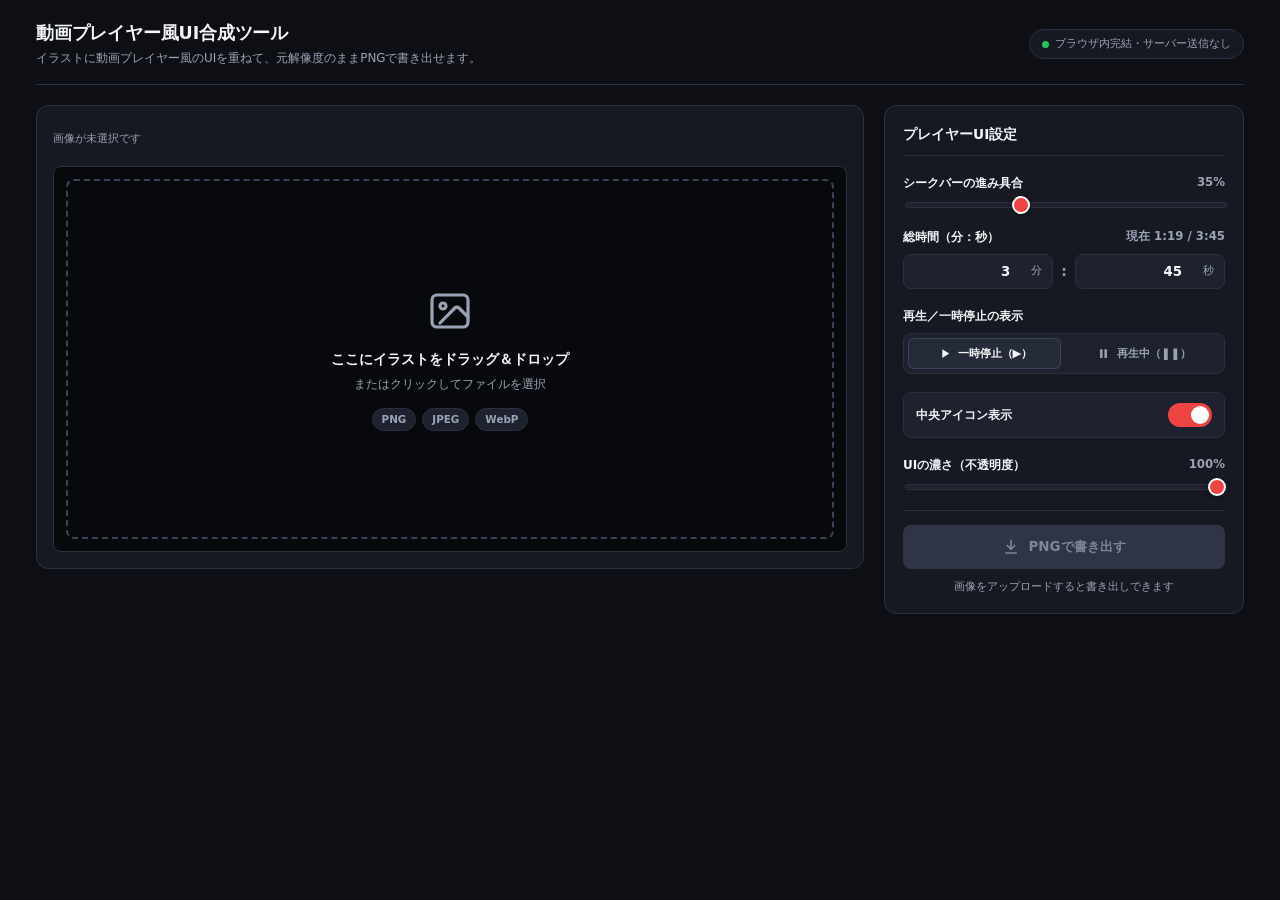
==== index.html @ 726d84ca "Add player overlay tool and index.html" ====
<!DOCTYPE html>
<html lang="ja">
<head>
  <meta charset="UTF-8" />
  <meta name="viewport" content="width=device-width, initial-scale=1.0" />
  <title>動画プレイヤー風UI合成ツール | ブラウザ完結PNG書き出し</title>
  <meta name="description" content="イラストにYouTube風の動画プレイヤーUIを重ねて、元画像解像度のままPNGで書き出せるブラウザ完結型Webツール。" />
  <style>
    *, *::before, *::after {
      box-sizing: border-box;
    }

    [hidden] {
      display: none !important;
    }

    :root {
      color-scheme: dark;
      --bg: #0d0f14;
      --surface: #161922;
      --surface-2: #1e222e;
      --surface-hover: #262b3a;
      --border: #2a3040;
      --border-strong: #3a4258;
      --text: #f3f5f8;
      --text-muted: #9aa3b5;
      --accent: #ef4444;
      --accent-hover: #dc2626;
      --accent-soft: rgba(239, 68, 68, 0.14);
      --ok: #22c55e;
      --radius: 12px;
      --radius-sm: 8px;
    }

    html, body {
      margin: 0;
      padding: 0;
      min-height: 100%;
      background-color: var(--bg);
      color: var(--text);
      font-family: system-ui, -apple-system, BlinkMacSystemFont, "Segoe UI", Roboto, "Hiragino Kaku Gothic ProN", "Hiragino Sans", "Noto Sans JP", "Yu Gothic UI", Meiryo, sans-serif;
      font-size: 14px;
      line-height: 1.5;
      -webkit-font-smoothing: antialiased;
    }

    .app-shell {
      max-width: 1240px;
      margin: 0 auto;
      padding: 20px 16px 36px;
    }

    /* Header */
    .app-header {
      display: flex;
      flex-wrap: wrap;
      align-items: center;
      justify-content: space-between;
      gap: 12px;
      margin-bottom: 20px;
      padding-bottom: 16px;
      border-bottom: 1px solid var(--border);
    }

    .title-group h1 {
      margin: 0;
      font-size: 1.25rem;
      font-weight: 700;
      letter-spacing: -0.01em;
      color: var(--text);
    }

    .title-group p {
      margin: 4px 0 0;
      font-size: 0.85rem;
      color: var(--text-muted);
    }

    .privacy-badge {
      display: inline-flex;
      align-items: center;
      gap: 6px;
      padding: 6px 12px;
      border-radius: 999px;
      background: var(--surface);
      border: 1px solid var(--border);
      font-size: 0.78rem;
      color: var(--text-muted);
      white-space: nowrap;
    }

    .privacy-dot {
      width: 7px;
      height: 7px;
      border-radius: 50%;
      background: var(--ok);
      flex-shrink: 0;
    }

    /* Main Grid */
    .workspace {
      display: grid;
      grid-template-columns: minmax(0, 1fr) 360px;
      gap: 20px;
      align-items: start;
    }

    @media (max-width: 920px) {
      .workspace {
        grid-template-columns: 1fr;
      }
    }

    /* Preview Panel */
    .preview-card {
      background: var(--surface);
      border: 1px solid var(--border);
      border-radius: var(--radius);
      padding: 16px;
      display: flex;
      flex-direction: column;
      gap: 12px;
    }

    .preview-toolbar {
      display: flex;
      flex-wrap: wrap;
      align-items: center;
      justify-content: space-between;
      gap: 10px;
      min-height: 32px;
    }

    .file-meta {
      display: flex;
      align-items: center;
      gap: 8px;
      font-size: 0.82rem;
      color: var(--text-muted);
      min-width: 0;
    }

    .file-name {
      color: var(--text);
      font-weight: 600;
      overflow: hidden;
      text-overflow: ellipsis;
      white-space: nowrap;
      max-width: 240px;
    }

    .file-dim {
      font-variant-numeric: tabular-nums;
      padding: 2px 8px;
      border-radius: 999px;
      background: var(--surface-2);
      border: 1px solid var(--border);
      font-size: 0.76rem;
      white-space: nowrap;
    }

    .toolbar-actions {
      display: flex;
      align-items: center;
      gap: 8px;
    }

    .btn-secondary {
      appearance: none;
      border: 1px solid var(--border-strong);
      background: var(--surface-2);
      color: var(--text);
      font-family: inherit;
      font-size: 0.8rem;
      font-weight: 600;
      padding: 6px 12px;
      border-radius: var(--radius-sm);
      cursor: pointer;
      transition: background 0.15s, border-color 0.15s;
    }

    .btn-secondary:hover {
      background: var(--surface-hover);
      border-color: #4b5572;
    }

    .btn-secondary:disabled {
      opacity: 0.45;
      cursor: not-allowed;
    }

    /* Dropzone & Stage */
    .stage-container {
      position: relative;
      width: 100%;
      min-height: 320px;
      border-radius: var(--radius-sm);
      background: #08090c;
      border: 1px solid var(--border);
      display: flex;
      align-items: center;
      justify-content: center;
      overflow: hidden;
      transition: border-color 0.15s, background-color 0.15s;
    }

    .stage-container.has-image {
      min-height: 0;
    }

    .stage-container.is-dragover {
      border-color: var(--accent);
      background: #141016;
    }

    .stage-container.is-dragover::after {
      content: "ここにドロップして画像を読み込む";
      position: absolute;
      inset: 8px;
      border: 2px dashed var(--accent);
      border-radius: var(--radius-sm);
      background: rgba(13, 15, 20, 0.78);
      color: var(--text);
      font-weight: 700;
      font-size: 1rem;
      display: flex;
      align-items: center;
      justify-content: center;
      z-index: 20;
      pointer-events: none;
    }

    .dropzone-empty {
      width: 100%;
      min-height: 360px;
      padding: 36px 20px;
      display: flex;
      flex-direction: column;
      align-items: center;
      justify-content: center;
      text-align: center;
      cursor: pointer;
      border: 2px dashed var(--border-strong);
      border-radius: var(--radius-sm);
      margin: 12px;
      transition: border-color 0.15s, background 0.15s;
    }

    .dropzone-empty:hover,
    .dropzone-empty:focus-visible {
      border-color: var(--accent);
      background: rgba(255, 255, 255, 0.02);
      outline: none;
    }

    .dropzone-icon {
      width: 48px;
      height: 48px;
      color: var(--text-muted);
      margin-bottom: 14px;
    }

    .dropzone-title {
      font-size: 1rem;
      font-weight: 700;
      color: var(--text);
      margin: 0 0 6px;
    }

    .dropzone-sub {
      font-size: 0.84rem;
      color: var(--text-muted);
      margin: 0 0 14px;
    }

    .format-pills {
      display: inline-flex;
      gap: 6px;
      flex-wrap: wrap;
      justify-content: center;
    }

    .format-pill {
      font-size: 0.74rem;
      font-weight: 600;
      padding: 3px 9px;
      border-radius: 999px;
      background: var(--surface-2);
      border: 1px solid var(--border);
      color: var(--text-muted);
    }

    /* Preview Canvas Frame */
    .preview-frame {
      position: relative;
      display: inline-block;
      line-height: 0;
      max-width: 100%;
      user-select: none;
      -webkit-user-select: none;
    }

    .preview-frame[hidden] {
      display: none;
    }

    #previewImg {
      display: block;
      max-width: 100%;
      max-height: 68vh;
      width: auto;
      height: auto;
      pointer-events: none;
    }

    /* YouTube-style Player Overlay (scales dynamically via JS inline styles) */
    .player-overlay {
      position: absolute;
      inset: 0;
      pointer-events: auto;
      font-family: "Roboto", system-ui, -apple-system, "Segoe UI", "Noto Sans JP", sans-serif;
      color: #ffffff;
    }

    .overlay-gradient {
      position: absolute;
      left: 0;
      right: 0;
      bottom: 0;
      background: linear-gradient(
        to bottom,
        rgba(0, 0, 0, 0) 0%,
        rgba(0, 0, 0, 0.38) 45%,
        rgba(0, 0, 0, 0.82) 100%
      );
      pointer-events: none;
    }

    .overlay-center-btn {
      position: absolute;
      left: 50%;
      top: 50%;
      transform: translate(-50%, -50%);
      border-radius: 50%;
      background: rgba(0, 0, 0, 0.58);
      border: none;
      padding: 0;
      margin: 0;
      color: #ffffff;
      display: flex;
      align-items: center;
      justify-content: center;
      cursor: pointer;
    }

    .overlay-center-btn[hidden] {
      display: none;
    }

    .overlay-bottom {
      position: absolute;
      left: 0;
      right: 0;
      bottom: 0;
      display: flex;
      flex-direction: column;
    }

    .overlay-seekbar {
      position: relative;
      width: 100%;
      background: rgba(255, 255, 255, 0.3);
      cursor: pointer;
      touch-action: none;
    }

    .overlay-seekbar-hit {
      position: absolute;
      left: 0;
      right: 0;
      top: -10px;
      bottom: -10px;
    }

    .overlay-seekbar-progress {
      position: absolute;
      left: 0;
      top: 0;
      bottom: 0;
      background: #ff0000;
      pointer-events: none;
    }

    .overlay-seekbar-thumb {
      position: absolute;
      top: 50%;
      border-radius: 50%;
      background: #ff0000;
      transform: translate(-50%, -50%);
      pointer-events: none;
    }

    .overlay-controls-row {
      display: flex;
      align-items: center;
      justify-content: space-between;
      width: 100%;
    }

    .overlay-left {
      display: flex;
      align-items: center;
      min-width: 0;
    }

    .overlay-right {
      display: flex;
      align-items: center;
    }

    .overlay-icon-btn {
      background: none;
      border: none;
      padding: 0;
      margin: 0;
      color: #ffffff;
      display: inline-flex;
      align-items: center;
      justify-content: center;
      cursor: pointer;
      flex-shrink: 0;
    }

    .overlay-icon-static {
      display: inline-flex;
      align-items: center;
      justify-content: center;
      color: #ffffff;
      flex-shrink: 0;
    }

    .overlay-time {
      color: rgba(255, 255, 255, 0.96);
      font-weight: 500;
      font-variant-numeric: tabular-nums;
      line-height: 1;
      white-space: nowrap;
      letter-spacing: 0.01em;
    }

    .preview-hint {
      font-size: 0.78rem;
      color: var(--text-muted);
      margin: 0;
    }

    /* Controls Panel */
    .controls-card {
      background: var(--surface);
      border: 1px solid var(--border);
      border-radius: var(--radius);
      padding: 18px;
      display: flex;
      flex-direction: column;
      gap: 18px;
    }

    .controls-title {
      margin: 0;
      font-size: 0.98rem;
      font-weight: 700;
      padding-bottom: 10px;
      border-bottom: 1px solid var(--border);
    }

    .control-group {
      display: flex;
      flex-direction: column;
      gap: 8px;
    }

    .control-header {
      display: flex;
      align-items: center;
      justify-content: space-between;
      gap: 8px;
    }

    .control-label {
      font-size: 0.86rem;
      font-weight: 600;
      color: var(--text);
    }

    .control-value {
      font-size: 0.84rem;
      font-weight: 600;
      font-variant-numeric: tabular-nums;
      color: var(--text-muted);
    }

    /* Range Slider */
    input[type="range"] {
      -webkit-appearance: none;
      appearance: none;
      width: 100%;
      height: 6px;
      border-radius: 999px;
      background: var(--surface-2);
      border: 1px solid var(--border);
      outline: none;
      cursor: pointer;
    }

    input[type="range"]::-webkit-slider-thumb {
      -webkit-appearance: none;
      appearance: none;
      width: 18px;
      height: 18px;
      border-radius: 50%;
      background: var(--accent);
      border: 2px solid #ffffff;
      cursor: pointer;
      box-shadow: 0 1px 4px rgba(0, 0, 0, 0.45);
      transition: transform 0.1s;
    }

    input[type="range"]::-webkit-slider-thumb:hover {
      transform: scale(1.1);
    }

    input[type="range"]::-moz-range-thumb {
      width: 18px;
      height: 18px;
      border-radius: 50%;
      background: var(--accent);
      border: 2px solid #ffffff;
      cursor: pointer;
      box-shadow: 0 1px 4px rgba(0, 0, 0, 0.45);
    }

    /* Time Inputs */
    .time-inputs-row {
      display: flex;
      align-items: center;
      gap: 8px;
    }

    .time-field {
      flex: 1;
      display: flex;
      align-items: center;
      background: var(--surface-2);
      border: 1px solid var(--border);
      border-radius: var(--radius-sm);
      padding: 0 10px;
      transition: border-color 0.15s;
    }

    .time-field:focus-within {
      border-color: var(--accent);
    }

    .time-field input {
      width: 100%;
      background: transparent;
      border: none;
      color: var(--text);
      font-family: inherit;
      font-size: 0.95rem;
      font-weight: 600;
      font-variant-numeric: tabular-nums;
      padding: 9px 4px 9px 0;
      outline: none;
      text-align: right;
    }

    .time-field span {
      font-size: 0.8rem;
      color: var(--text-muted);
      flex-shrink: 0;
      margin-left: 2px;
    }

    .time-colon {
      font-weight: 700;
      color: var(--text-muted);
    }

    /* Segmented Control */
    .segmented {
      display: grid;
      grid-template-columns: 1fr 1fr;
      gap: 6px;
      background: var(--surface-2);
      padding: 4px;
      border-radius: var(--radius-sm);
      border: 1px solid var(--border);
    }

    .seg-btn {
      appearance: none;
      border: none;
      background: transparent;
      color: var(--text-muted);
      font-family: inherit;
      font-size: 0.82rem;
      font-weight: 600;
      padding: 8px 10px;
      border-radius: 6px;
      cursor: pointer;
      display: inline-flex;
      align-items: center;
      justify-content: center;
      gap: 6px;
      transition: background 0.15s, color 0.15s;
    }

    .seg-btn svg {
      width: 15px;
      height: 15px;
      flex-shrink: 0;
    }

    .seg-btn.is-active {
      background: var(--surface-hover);
      color: var(--text);
      box-shadow: inset 0 0 0 1px var(--border-strong);
    }

    /* Toggle Row */
    .toggle-row {
      display: flex;
      align-items: center;
      justify-content: space-between;
      gap: 12px;
      padding: 10px 12px;
      background: var(--surface-2);
      border: 1px solid var(--border);
      border-radius: var(--radius-sm);
      cursor: pointer;
    }

    .toggle-row span {
      font-size: 0.86rem;
      font-weight: 600;
    }

    .switch {
      position: relative;
      width: 44px;
      height: 24px;
      flex-shrink: 0;
    }

    .switch input {
      opacity: 0;
      width: 0;
      height: 0;
      position: absolute;
    }

    .switch-track {
      position: absolute;
      inset: 0;
      border-radius: 999px;
      background: #353c4f;
      transition: background 0.18s;
    }

    .switch-track::after {
      content: "";
      position: absolute;
      left: 3px;
      top: 3px;
      width: 18px;
      height: 18px;
      border-radius: 50%;
      background: #ffffff;
      transition: transform 0.18s;
    }

    .switch input:checked + .switch-track {
      background: var(--accent);
    }

    .switch input:checked + .switch-track::after {
      transform: translateX(20px);
    }

    .switch input:focus-visible + .switch-track {
      box-shadow: 0 0 0 2px #ffffff;
    }

    /* Export Section */
    .export-box {
      padding-top: 14px;
      border-top: 1px solid var(--border);
      display: flex;
      flex-direction: column;
      gap: 10px;
    }

    .btn-primary {
      appearance: none;
      width: 100%;
      border: none;
      border-radius: var(--radius-sm);
      background: var(--accent);
      color: #ffffff;
      font-family: inherit;
      font-size: 0.96rem;
      font-weight: 700;
      padding: 13px 16px;
      cursor: pointer;
      display: inline-flex;
      align-items: center;
      justify-content: center;
      gap: 8px;
      transition: background 0.15s, transform 0.1s;
    }

    .btn-primary:hover:not(:disabled) {
      background: var(--accent-hover);
    }

    .btn-primary:active:not(:disabled) {
      transform: scale(0.99);
    }

    .btn-primary:disabled {
      background: #2f3545;
      color: #7d8699;
      cursor: not-allowed;
    }

    .export-meta {
      margin: 0;
      font-size: 0.78rem;
      color: var(--text-muted);
      text-align: center;
      font-variant-numeric: tabular-nums;
    }

    .status-msg {
      margin: 0;
      padding: 8px 10px;
      border-radius: var(--radius-sm);
      font-size: 0.8rem;
      text-align: center;
    }

    .status-msg[hidden] {
      display: none;
    }

    .status-msg.is-error {
      background: rgba(239, 68, 68, 0.14);
      border: 1px solid rgba(239, 68, 68, 0.4);
      color: #fca5a5;
    }

    .status-msg.is-success {
      background: rgba(34, 197, 94, 0.14);
      border: 1px solid rgba(34, 197, 94, 0.4);
      color: #86efac;
    }

    /* Mobile tweaks */
    @media (max-width: 600px) {
      .app-shell {
        padding: 14px 12px 28px;
      }
      .preview-card, .controls-card {
        padding: 14px;
      }
      .dropzone-empty {
        min-height: 240px;
        padding: 24px 14px;
      }
      .stage-container {
        min-height: 240px;
      }
      #previewImg {
        max-height: 55vh;
      }
    }
  </style>
</head>
<body>
  <div class="app-shell">
    <header class="app-header">
      <div class="title-group">
        <h1>動画プレイヤー風UI合成ツール</h1>
        <p>イラストに動画プレイヤー風のUIを重ねて、元解像度のままPNGで書き出せます。</p>
      </div>
      <div class="privacy-badge" title="アップロードした画像はサーバーに送信されません">
        <span class="privacy-dot" aria-hidden="true"></span>
        ブラウザ内完結・サーバー送信なし
      </div>
    </header>

    <main class="workspace">
      <!-- Preview / Upload Area -->
      <section class="preview-card" aria-label="プレビュー領域">
        <div class="preview-toolbar">
          <div class="file-meta" id="fileMeta">
            <span id="fileNameLabel">画像が未選択です</span>
            <span class="file-dim" id="fileDimLabel" hidden>0 × 0 px</span>
          </div>
          <div class="toolbar-actions">
            <button type="button" class="btn-secondary" id="changeImgBtn" hidden>画像を変更</button>
            <button type="button" class="btn-secondary" id="clearImgBtn" hidden>クリア</button>
          </div>
        </div>

        <input type="file" id="fileInput" accept="image/png,image/jpeg,image/webp,.png,.jpg,.jpeg,.webp" hidden />

        <div class="stage-container" id="stageContainer">
          <!-- Empty Upload Dropzone -->
          <div class="dropzone-empty" id="dropzone" role="button" tabindex="0" aria-label="画像をアップロード">
            <svg class="dropzone-icon" viewBox="0 0 24 24" fill="none" stroke="currentColor" stroke-width="1.6" stroke-linecap="round" stroke-linejoin="round" aria-hidden="true">
              <rect x="3" y="4" width="18" height="16" rx="2.5"></rect>
              <circle cx="8.5" cy="9.5" r="1.5"></circle>
              <path d="M21 15l-4.5-4.5a1.5 1.5 0 0 0-2.1 0L7 18"></path>
            </svg>
            <p class="dropzone-title">ここにイラストをドラッグ＆ドロップ</p>
            <p class="dropzone-sub">またはクリックしてファイルを選択</p>
            <div class="format-pills">
              <span class="format-pill">PNG</span>
              <span class="format-pill">JPEG</span>
              <span class="format-pill">WebP</span>
            </div>
          </div>

          <!-- Active Preview with Overlay -->
          <div class="preview-frame" id="previewFrame" hidden>
            <img id="previewImg" alt="アップロードされたイラストのプレビュー" />

            <div class="player-overlay" id="playerOverlay">
              <div class="overlay-gradient" id="overlayGradient"></div>

              <!-- Center Play/Pause Icon -->
              <button type="button" class="overlay-center-btn" id="overlayCenterBtn" aria-label="再生・一時停止を切り替え">
                <svg id="overlayCenterSvg" viewBox="0 0 24 24" aria-hidden="true"></svg>
              </button>

              <!-- Bottom Controls -->
              <div class="overlay-bottom" id="overlayBottom">
                <div class="overlay-seekbar" id="overlaySeekbar" role="slider" aria-label="再生位置" aria-valuemin="0" aria-valuemax="100" aria-valuenow="35">
                  <div class="overlay-seekbar-hit"></div>
                  <div class="overlay-seekbar-progress" id="overlaySeekProgress"></div>
                  <div class="overlay-seekbar-thumb" id="overlaySeekThumb"></div>
                </div>

                <div class="overlay-controls-row" id="overlayControlsRow">
                  <div class="overlay-left">
                    <button type="button" class="overlay-icon-btn" id="overlayPlayBtn" aria-label="再生・一時停止を切り替え">
                      <svg id="overlayPlaySvg" viewBox="0 0 24 24" aria-hidden="true"></svg>
                    </button>

                    <span class="overlay-icon-static" id="overlayVolumeWrap" aria-hidden="true">
                      <svg id="overlayVolumeSvg" viewBox="0 0 24 24"></svg>
                    </span>

                    <span class="overlay-time" id="overlayTimeText">1:19 / 3:45</span>
                  </div>

                  <div class="overlay-right">
                    <span class="overlay-icon-static" id="overlayFullscreenWrap" aria-hidden="true">
                      <svg id="overlayFullscreenSvg" viewBox="0 0 24 24"></svg>
                    </span>
                  </div>
                </div>
              </div>
            </div>
          </div>
        </div>

        <p class="preview-hint" id="previewHint" hidden>
          プレビュー上のシークバーや再生アイコンを直接クリック・ドラッグしても調整できます。画像のドラッグ＆ドロップで差し替え可能です。
        </p>
      </section>

      <!-- Controls Panel -->
      <aside class="controls-card" aria-label="調整パネル">
        <h2 class="controls-title">プレイヤーUI設定</h2>

        <!-- Seek Progress -->
        <div class="control-group">
          <div class="control-header">
            <label class="control-label" for="progressSlider">シークバーの進み具合</label>
            <span class="control-value" id="progressValue">35%</span>
          </div>
          <input type="range" id="progressSlider" min="0" max="100" step="0.5" value="35" />
        </div>

        <!-- Total Duration -->
        <div class="control-group">
          <div class="control-header">
            <span class="control-label">総時間（分：秒）</span>
            <span class="control-value" id="calculatedTimeValue">現在 1:19 / 3:45</span>
          </div>
          <div class="time-inputs-row">
            <label class="time-field">
              <input type="number" id="minutesInput" min="0" max="999" value="3" inputmode="numeric" aria-label="総時間の分" />
              <span>分</span>
            </label>
            <span class="time-colon">:</span>
            <label class="time-field">
              <input type="number" id="secondsInput" min="0" max="59" value="45" inputmode="numeric" aria-label="総時間の秒" />
              <span>秒</span>
            </label>
          </div>
        </div>

        <!-- Play / Pause State -->
        <div class="control-group">
          <span class="control-label">再生／一時停止の表示</span>
          <div class="segmented" role="group" aria-label="再生・一時停止状態の切り替え">
            <button type="button" class="seg-btn is-active" id="statePausedBtn" data-state="paused">
              <svg viewBox="0 0 24 24" aria-hidden="true">
                <path d="M8.5 5v14l11-7z" fill="currentColor"></path>
              </svg>
              一時停止（▶）
            </button>
            <button type="button" class="seg-btn" id="statePlayingBtn" data-state="playing">
              <svg viewBox="0 0 24 24" aria-hidden="true">
                <path d="M6.5 5h4v14h-4zm7 0h4v14h-4z" fill="currentColor"></path>
              </svg>
              再生中（❚❚）
            </button>
          </div>
        </div>

        <!-- Center Icon Toggle -->
        <label class="toggle-row" for="centerIconToggle">
          <span>中央アイコン表示</span>
          <span class="switch">
            <input type="checkbox" id="centerIconToggle" checked />
            <span class="switch-track"></span>
          </span>
        </label>

        <!-- UI Opacity -->
        <div class="control-group">
          <div class="control-header">
            <label class="control-label" for="opacitySlider">UIの濃さ（不透明度）</label>
            <span class="control-value" id="opacityValue">100%</span>
          </div>
          <input type="range" id="opacitySlider" min="0" max="100" step="1" value="100" />
        </div>

        <!-- Export -->
        <div class="export-box">
          <button type="button" class="btn-primary" id="exportBtn" disabled>
            <svg width="18" height="18" viewBox="0 0 24 24" fill="none" stroke="currentColor" stroke-width="2.2" stroke-linecap="round" stroke-linejoin="round" aria-hidden="true">
              <path d="M12 3v12"></path>
              <path d="M7 10l5 5 5-5"></path>
              <path d="M5 20h14"></path>
            </svg>
            PNGで書き出す
          </button>
          <p class="export-meta" id="exportMeta">画像をアップロードすると書き出しできます</p>
          <p class="status-msg" id="statusMsg" hidden></p>
        </div>
      </aside>
    </main>
  </div>

  <script>
    (function () {
      'use strict';

      // Custom SVG paths in 24x24 viewBox (shared identically between DOM SVG and Canvas Path2D)
      const ICONS = {
        play: {
          fills: ['M8.5 5v14l11-7z'],
          strokes: []
        },
        pause: {
          fills: ['M6.5 5h4v14h-4z', 'M13.5 5h4v14h-4z'],
          strokes: []
        },
        volume: {
          fills: ['M3.5 9.25v5.5h3.75L12 19.25V4.75L7.25 9.25H3.5z'],
          strokes: [
            { d: 'M15.2 8.8a4.5 4.5 0 0 1 0 6.4', width: 1.9, cap: 'round', join: 'round' },
            { d: 'M17.8 6.2a8.2 8.2 0 0 1 0 11.6', width: 1.9, cap: 'round', join: 'round' }
          ]
        },
        fullscreen: {
          fills: [
            'M4 9.5V4h5.5v2H6v3.5H4z',
            'M14.5 4H20v5.5h-2V6h-3.5V4z',
            'M18 14.5h2V20h-5.5v-2H18v-3.5z',
            'M4 14.5h2V18h3.5v2H4v-5.5z'
          ],
          strokes: []
        }
      };

      const ALLOWED_MIME = new Set(['image/png', 'image/jpeg', 'image/webp']);
      const ALLOWED_EXT_RE = /\.(png|jpe?g|webp)$/i;

      // App state
      const state = {
        image: null,
        objectUrl: null,
        fileName: '',
        naturalWidth: 0,
        naturalHeight: 0,
        progress: 35,
        minutes: 3,
        seconds: 45,
        isPlaying: false, // false => paused state (▶ icon), true => playing state (❚❚ icon)
        showCenterIcon: true,
        opacity: 100
      };

      // DOM elements
      const fileInput = document.getElementById('fileInput');
      const stageContainer = document.getElementById('stageContainer');
      const dropzone = document.getElementById('dropzone');
      const previewFrame = document.getElementById('previewFrame');
      const previewImg = document.getElementById('previewImg');
      const previewHint = document.getElementById('previewHint');

      const fileNameLabel = document.getElementById('fileNameLabel');
      const fileDimLabel = document.getElementById('fileDimLabel');
      const changeImgBtn = document.getElementById('changeImgBtn');
      const clearImgBtn = document.getElementById('clearImgBtn');

      const playerOverlay = document.getElementById('playerOverlay');
      const overlayGradient = document.getElementById('overlayGradient');
      const overlayCenterBtn = document.getElementById('overlayCenterBtn');
      const overlayCenterSvg = document.getElementById('overlayCenterSvg');
      const overlayBottom = document.getElementById('overlayBottom');
      const overlaySeekbar = document.getElementById('overlaySeekbar');
      const overlaySeekProgress = document.getElementById('overlaySeekProgress');
      const overlaySeekThumb = document.getElementById('overlaySeekThumb');
      const overlayControlsRow = document.getElementById('overlayControlsRow');
      const overlayPlayBtn = document.getElementById('overlayPlayBtn');
      const overlayPlaySvg = document.getElementById('overlayPlaySvg');
      const overlayVolumeWrap = document.getElementById('overlayVolumeWrap');
      const overlayVolumeSvg = document.getElementById('overlayVolumeSvg');
      const overlayTimeText = document.getElementById('overlayTimeText');
      const overlayFullscreenWrap = document.getElementById('overlayFullscreenWrap');
      const overlayFullscreenSvg = document.getElementById('overlayFullscreenSvg');

      const progressSlider = document.getElementById('progressSlider');
      const progressValue = document.getElementById('progressValue');
      const minutesInput = document.getElementById('minutesInput');
      const secondsInput = document.getElementById('secondsInput');
      const calculatedTimeValue = document.getElementById('calculatedTimeValue');
      const statePausedBtn = document.getElementById('statePausedBtn');
      const statePlayingBtn = document.getElementById('statePlayingBtn');
      const centerIconToggle = document.getElementById('centerIconToggle');
      const opacitySlider = document.getElementById('opacitySlider');
      const opacityValue = document.getElementById('opacityValue');

      const exportBtn = document.getElementById('exportBtn');
      const exportMeta = document.getElementById('exportMeta');
      const statusMsg = document.getElementById('statusMsg');

      // Render an ICONS entry into an <svg> element
      function populateSvg(svgEl, iconDef) {
        while (svgEl.firstChild) {
          svgEl.removeChild(svgEl.firstChild);
        }
        const NS = 'http://www.w3.org/2000/svg';
        for (const d of iconDef.fills) {
          const p = document.createElementNS(NS, 'path');
          p.setAttribute('d', d);
          p.setAttribute('fill', 'currentColor');
          svgEl.appendChild(p);
        }
        for (const s of iconDef.strokes) {
          const p = document.createElementNS(NS, 'path');
          p.setAttribute('d', s.d);
          p.setAttribute('fill', 'none');
          p.setAttribute('stroke', 'currentColor');
          p.setAttribute('stroke-width', String(s.width));
          p.setAttribute('stroke-linecap', s.cap);
          p.setAttribute('stroke-linejoin', s.join);
          svgEl.appendChild(p);
        }
      }

      // Draw an ICONS entry onto a CanvasRenderingContext2D
      function drawIconOnCanvas(ctx, iconDef, x, y, size) {
        ctx.save();
        ctx.translate(x, y);
        const factor = size / 24;
        ctx.scale(factor, factor);
        ctx.fillStyle = '#ffffff';
        ctx.strokeStyle = '#ffffff';

        for (const d of iconDef.fills) {
          ctx.fill(new Path2D(d));
        }
        for (const s of iconDef.strokes) {
          ctx.lineWidth = s.width;
          ctx.lineCap = s.cap;
          ctx.lineJoin = s.join;
          ctx.stroke(new Path2D(s.d));
        }
        ctx.restore();
      }

      // Proportional layout geometry in target image pixel space (W x H)
      function computeLayout(W, H) {
        const base = Math.min(W, H * 1.4);
        const S = base / 1000;

        const gradHeight = Math.min(H, 145 * S);
        const padX = 22 * S;
        const padBottom = 13 * S;
        const trackH = Math.max(1.5, 4.5 * S);
        const thumbR = 7 * S;
        const seekGap = 12 * S;
        const barH = 38 * S;
        const iconSize = 26 * S;
        const iconGap = 17 * S;
        const timeGap = 16 * S;
        const fontSize = 15 * S;
        const centerSize = 76 * S;
        const centerIconSize = 34 * S;

        return {
          gradHeight,
          padX,
          padBottom,
          trackH,
          thumbR,
          seekGap,
          barH,
          iconSize,
          iconGap,
          timeGap,
          fontSize,
          centerSize,
          centerIconSize
        };
      }

      function formatTime(totalSec) {
        const safe = Math.max(0, Math.round(totalSec));
        const m = Math.floor(safe / 60);
        const s = safe % 60;
        return m + ':' + String(s).padStart(2, '0');
      }

      function getTimes() {
        const totalSec = state.minutes * 60 + state.seconds;
        const currentSec = Math.round(totalSec * (state.progress / 100));
        return {
          currentSec,
          totalSec,
          label: formatTime(currentSec) + ' / ' + formatTime(totalSec)
        };
      }

      function showStatus(text, type) {
        statusMsg.textContent = text;
        statusMsg.className = 'status-msg ' + (type === 'error' ? 'is-error' : 'is-success');
        statusMsg.hidden = false;
      }

      function clearStatus() {
        statusMsg.hidden = true;
        statusMsg.textContent = '';
      }

      // Sync UI controls and preview overlay
      function renderAll() {
        const times = getTimes();

        // Controls readout
        const pctStr = state.progress.toFixed(1).replace(/\.0$/, '') + '%';
        progressValue.textContent = pctStr;
        progressSlider.value = String(state.progress);

        calculatedTimeValue.textContent = '現在 ' + times.label;

        opacityValue.textContent = state.opacity + '%';
        opacitySlider.value = String(state.opacity);

        statePausedBtn.classList.toggle('is-active', !state.isPlaying);
        statePlayingBtn.classList.toggle('is-active', state.isPlaying);
        centerIconToggle.checked = state.showCenterIcon;

        // Preview overlay values
        const activeIcon = state.isPlaying ? ICONS.pause : ICONS.play;
        populateSvg(overlayPlaySvg, activeIcon);
        populateSvg(overlayCenterSvg, activeIcon);

        overlayCenterBtn.hidden = !state.showCenterIcon;
        overlayTimeText.textContent = times.label;

        overlaySeekProgress.style.width = state.progress + '%';
        overlaySeekThumb.style.left = state.progress + '%';
        overlaySeekbar.setAttribute('aria-valuenow', String(state.progress));
        playerOverlay.style.opacity = String(state.opacity / 100);

        syncPreviewScale();
      }

      function syncPreviewScale() {
        if (!state.image || previewFrame.hidden) return;
        const dispW = previewImg.clientWidth;
        if (!dispW || !state.naturalWidth) return;

        const ratio = dispW / state.naturalWidth;
        const L = computeLayout(state.naturalWidth, state.naturalHeight);

        overlayGradient.style.height = (L.gradHeight * ratio) + 'px';

        overlayBottom.style.paddingLeft = (L.padX * ratio) + 'px';
        overlayBottom.style.paddingRight = (L.padX * ratio) + 'px';
        overlayBottom.style.paddingBottom = (L.padBottom * ratio) + 'px';

        overlaySeekbar.style.height = (L.trackH * ratio) + 'px';
        overlaySeekbar.style.marginBottom = (L.seekGap * ratio) + 'px';

        const thumbDia = L.thumbR * 2 * ratio;
        overlaySeekThumb.style.width = thumbDia + 'px';
        overlaySeekThumb.style.height = thumbDia + 'px';

        overlayControlsRow.style.height = (L.barH * ratio) + 'px';

        const iconPx = (L.iconSize * ratio) + 'px';
        overlayPlayBtn.style.width = iconPx;
        overlayPlayBtn.style.height = iconPx;
        overlayPlayBtn.style.marginRight = (L.iconGap * ratio) + 'px';
        overlayPlaySvg.style.width = iconPx;
        overlayPlaySvg.style.height = iconPx;

        overlayVolumeWrap.style.width = iconPx;
        overlayVolumeWrap.style.height = iconPx;
        overlayVolumeWrap.style.marginRight = (L.timeGap * ratio) + 'px';
        overlayVolumeSvg.style.width = iconPx;
        overlayVolumeSvg.style.height = iconPx;

        overlayTimeText.style.fontSize = (L.fontSize * ratio) + 'px';

        overlayFullscreenWrap.style.width = iconPx;
        overlayFullscreenWrap.style.height = iconPx;
        overlayFullscreenSvg.style.width = iconPx;
        overlayFullscreenSvg.style.height = iconPx;

        const centerPx = (L.centerSize * ratio) + 'px';
        const centerIconPx = (L.centerIconSize * ratio) + 'px';
        overlayCenterBtn.style.width = centerPx;
        overlayCenterBtn.style.height = centerPx;
        overlayCenterSvg.style.width = centerIconPx;
        overlayCenterSvg.style.height = centerIconPx;
      }

      // Load image file completely client-side
      function handleFile(file) {
        if (!file) return;
        clearStatus();

        const isValidType = ALLOWED_MIME.has(file.type) || (!file.type && ALLOWED_EXT_RE.test(file.name));
        if (!isValidType) {
          showStatus('PNG・JPEG・WebP形式の画像ファイルを選択してください。', 'error');
          return;
        }

        const nextUrl = URL.createObjectURL(file);
        const img = new Image();

        img.onload = function () {
          if (state.objectUrl) {
            URL.revokeObjectURL(state.objectUrl);
          }
          state.image = img;
          state.objectUrl = nextUrl;
          state.fileName = file.name || 'image';
          state.naturalWidth = img.naturalWidth;
          state.naturalHeight = img.naturalHeight;

          previewImg.src = nextUrl;
          stageContainer.classList.add('has-image');
          dropzone.hidden = true;
          previewFrame.hidden = false;
          previewHint.hidden = false;
          changeImgBtn.hidden = false;
          clearImgBtn.hidden = false;

          fileNameLabel.textContent = state.fileName;
          fileDimLabel.textContent = state.naturalWidth + ' × ' + state.naturalHeight + ' px';
          fileDimLabel.hidden = false;

          exportBtn.disabled = false;
          exportMeta.textContent = '出力サイズ: ' + state.naturalWidth + ' × ' + state.naturalHeight + ' px（PNG）';

          requestAnimationFrame(renderAll);
        };

        img.onerror = function () {
          URL.revokeObjectURL(nextUrl);
          showStatus('画像の読み込みに失敗しました。別の画像でお試しください。', 'error');
        };

        img.src = nextUrl;
      }

      function clearImage() {
        if (state.objectUrl) {
          URL.revokeObjectURL(state.objectUrl);
        }
        state.image = null;
        state.objectUrl = null;
        state.fileName = '';
        state.naturalWidth = 0;
        state.naturalHeight = 0;

        previewImg.removeAttribute('src');
        stageContainer.classList.remove('has-image');
        previewFrame.hidden = true;
        previewHint.hidden = true;
        dropzone.hidden = false;
        changeImgBtn.hidden = true;
        clearImgBtn.hidden = true;

        fileNameLabel.textContent = '画像が未選択です';
        fileDimLabel.hidden = true;
        exportBtn.disabled = true;
        exportMeta.textContent = '画像をアップロードすると書き出しできます';
        fileInput.value = '';
        clearStatus();
      }

      // Export PNG at exact natural resolution using Canvas
      function exportPng() {
        if (!state.image) return;
        clearStatus();

        const W = state.naturalWidth;
        const H = state.naturalHeight;

        const mainCanvas = document.createElement('canvas');
        mainCanvas.width = W;
        mainCanvas.height = H;
        const mainCtx = mainCanvas.getContext('2d');
        if (!mainCtx) {
          showStatus('Canvasの初期化に失敗しました。', 'error');
          return;
        }

        // Draw original illustration untouched
        mainCtx.drawImage(state.image, 0, 0, W, H);

        // Render UI into offscreen canvas at 100% alpha, then composite with uiOpacity
        // so overlapping UI layers match CSS opacity compositing identically.
        const uiAlpha = state.opacity / 100;
        if (uiAlpha > 0) {
          const uiCanvas = document.createElement('canvas');
          uiCanvas.width = W;
          uiCanvas.height = H;
          const ctx = uiCanvas.getContext('2d');
          if (!ctx) {
            showStatus('UI合成用Canvasの初期化に失敗しました。', 'error');
            return;
          }

          const L = computeLayout(W, H);
          const times = getTimes();

          // 1. Bottom gradient background
          const gradTop = H - L.gradHeight;
          const grad = ctx.createLinearGradient(0, gradTop, 0, H);
          grad.addColorStop(0, 'rgba(0, 0, 0, 0)');
          grad.addColorStop(0.45, 'rgba(0, 0, 0, 0.38)');
          grad.addColorStop(1, 'rgba(0, 0, 0, 0.82)');
          ctx.fillStyle = grad;
          ctx.fillRect(0, gradTop, W, L.gradHeight);

          // 2. Center Play/Pause Icon
          if (state.showCenterIcon) {
            const cx = W / 2;
            const cy = H / 2;
            ctx.save();
            ctx.beginPath();
            ctx.arc(cx, cy, L.centerSize / 2, 0, Math.PI * 2);
            ctx.fillStyle = 'rgba(0, 0, 0, 0.58)';
            ctx.fill();
            ctx.restore();

            const centerIcon = state.isPlaying ? ICONS.pause : ICONS.play;
            drawIconOnCanvas(
              ctx,
              centerIcon,
              cx - L.centerIconSize / 2,
              cy - L.centerIconSize / 2,
              L.centerIconSize
            );
          }

          // 3. Seekbar
          const trackX = L.padX;
          const trackW = Math.max(0, W - L.padX * 2);
          const seekBottom = H - L.padBottom - L.barH - L.seekGap;
          const seekTop = seekBottom - L.trackH;
          const seekCenterY = seekTop + L.trackH / 2;
          const progressW = trackW * (state.progress / 100);

          // Gray track
          ctx.fillStyle = 'rgba(255, 255, 255, 0.3)';
          ctx.fillRect(trackX, seekTop, trackW, L.trackH);

          // Red progress
          ctx.fillStyle = '#ff0000';
          ctx.fillRect(trackX, seekTop, progressW, L.trackH);

          // Red circular thumb
          ctx.beginPath();
          ctx.arc(trackX + progressW, seekCenterY, L.thumbR, 0, Math.PI * 2);
          ctx.fillStyle = '#ff0000';
          ctx.fill();

          // 4. Bottom control row
          const rowCenterY = H - L.padBottom - L.barH / 2;
          const iconTopY = rowCenterY - L.iconSize / 2;
          let curX = L.padX;

          // Play / Pause icon
          drawIconOnCanvas(ctx, state.isPlaying ? ICONS.pause : ICONS.play, curX, iconTopY, L.iconSize);
          curX += L.iconSize + L.iconGap;

          // Volume icon
          drawIconOnCanvas(ctx, ICONS.volume, curX, iconTopY, L.iconSize);
          curX += L.iconSize + L.timeGap;

          // Time text
          ctx.save();
          ctx.fillStyle = 'rgba(255, 255, 255, 0.96)';
          ctx.font = '500 ' + L.fontSize + 'px "Roboto", system-ui, -apple-system, "Segoe UI", "Noto Sans JP", sans-serif';
          ctx.textAlign = 'left';
          ctx.textBaseline = 'middle';
          ctx.fillText(times.label, curX, rowCenterY);
          ctx.restore();

          // Fullscreen icon (bottom-right)
          drawIconOnCanvas(ctx, ICONS.fullscreen, W - L.padX - L.iconSize, iconTopY, L.iconSize);

          // Composite onto main image
          mainCtx.save();
          mainCtx.globalAlpha = uiAlpha;
          mainCtx.drawImage(uiCanvas, 0, 0);
          mainCtx.restore();
        }

        exportBtn.disabled = true;
        try {
          mainCanvas.toBlob(function (blob) {
            exportBtn.disabled = false;
            if (!blob) {
              showStatus('PNGの生成に失敗しました。画像サイズが大きすぎる可能性があります。', 'error');
              return;
            }
            const baseName = state.fileName.replace(/\.[^.]+$/, '') || 'illustration';
            const downloadUrl = URL.createObjectURL(blob);
            const a = document.createElement('a');
            a.href = downloadUrl;
            a.download = baseName + '_player.png';
            document.body.appendChild(a);
            a.click();
            document.body.removeChild(a);
            setTimeout(function () {
              URL.revokeObjectURL(downloadUrl);
            }, 2000);
            showStatus('PNG画像を書き出しました（' + W + ' × ' + H + ' px）', 'success');
          }, 'image/png');
        } catch (err) {
          exportBtn.disabled = false;
          showStatus('PNG書き出し中にエラーが発生しました。', 'error');
        }
      }

      // Initialize static SVG icons
      populateSvg(overlayVolumeSvg, ICONS.volume);
      populateSvg(overlayFullscreenSvg, ICONS.fullscreen);

      // Event bindings: File Upload
      dropzone.addEventListener('click', function () {
        fileInput.click();
      });

      dropzone.addEventListener('keydown', function (e) {
        if (e.key === 'Enter' || e.key === ' ') {
          e.preventDefault();
          fileInput.click();
        }
      });

      changeImgBtn.addEventListener('click', function () {
        fileInput.click();
      });

      clearImgBtn.addEventListener('click', clearImage);

      fileInput.addEventListener('change', function (e) {
        const file = e.target.files && e.target.files[0];
        if (file) handleFile(file);
      });

      // Drag and drop on entire stage (supports initial upload and replacing image)
      let dragDepth = 0;
      stageContainer.addEventListener('dragenter', function (e) {
        e.preventDefault();
        dragDepth++;
        stageContainer.classList.add('is-dragover');
      });

      stageContainer.addEventListener('dragover', function (e) {
        e.preventDefault();
        if (e.dataTransfer) {
          e.dataTransfer.dropEffect = 'copy';
        }
      });

      stageContainer.addEventListener('dragleave', function (e) {
        e.preventDefault();
        dragDepth = Math.max(0, dragDepth - 1);
        if (dragDepth === 0) {
          stageContainer.classList.remove('is-dragover');
        }
      });

      stageContainer.addEventListener('drop', function (e) {
        e.preventDefault();
        dragDepth = 0;
        stageContainer.classList.remove('is-dragover');
        const file = e.dataTransfer && e.dataTransfer.files && e.dataTransfer.files[0];
        if (file) handleFile(file);
      });

      // Controls bindings
      progressSlider.addEventListener('input', function () {
        state.progress = Math.min(100, Math.max(0, parseFloat(progressSlider.value) || 0));
        renderAll();
      });

      function updateDurationFromInputs(clampStrict) {
        let m = parseInt(minutesInput.value, 10);
        let s = parseInt(secondsInput.value, 10);
        if (Number.isNaN(m) || m < 0) m = 0;
        if (m > 999) m = 999;
        if (Number.isNaN(s) || s < 0) s = 0;
        if (s > 59) s = 59;

        state.minutes = m;
        state.seconds = s;

        if (clampStrict) {
          minutesInput.value = String(m);
          secondsInput.value = String(s);
        }
        renderAll();
      }

      minutesInput.addEventListener('input', function () {
        updateDurationFromInputs(false);
      });
      minutesInput.addEventListener('blur', function () {
        updateDurationFromInputs(true);
      });
      secondsInput.addEventListener('input', function () {
        updateDurationFromInputs(false);
      });
      secondsInput.addEventListener('blur', function () {
        updateDurationFromInputs(true);
      });

      statePausedBtn.addEventListener('click', function () {
        state.isPlaying = false;
        renderAll();
      });

      statePlayingBtn.addEventListener('click', function () {
        state.isPlaying = true;
        renderAll();
      });

      overlayPlayBtn.addEventListener('click', function () {
        state.isPlaying = !state.isPlaying;
        renderAll();
      });

      overlayCenterBtn.addEventListener('click', function () {
        state.isPlaying = !state.isPlaying;
        renderAll();
      });

      centerIconToggle.addEventListener('change', function () {
        state.showCenterIcon = centerIconToggle.checked;
        renderAll();
      });

      opacitySlider.addEventListener('input', function () {
        state.opacity = Math.min(100, Math.max(0, parseInt(opacitySlider.value, 10) || 0));
        renderAll();
      });

      // Interactive seekbar scrubbing on preview
      function seekFromPointer(clientX) {
        const rect = overlaySeekbar.getBoundingClientRect();
        if (!rect.width) return;
        const pct = ((clientX - rect.left) / rect.width) * 100;
        const clamped = Math.min(100, Math.max(0, Math.round(pct * 2) / 2));
        state.progress = clamped;
        renderAll();
      }

      let isSeeking = false;
      overlaySeekbar.addEventListener('pointerdown', function (e) {
        isSeeking = true;
        overlaySeekbar.setPointerCapture(e.pointerId);
        seekFromPointer(e.clientX);
      });
      overlaySeekbar.addEventListener('pointermove', function (e) {
        if (!isSeeking) return;
        seekFromPointer(e.clientX);
      });
      overlaySeekbar.addEventListener('pointerup', function (e) {
        if (!isSeeking) return;
        isSeeking = false;
        if (overlaySeekbar.hasPointerCapture(e.pointerId)) {
          overlaySeekbar.releasePointerCapture(e.pointerId);
        }
      });
      overlaySeekbar.addEventListener('pointercancel', function () {
        isSeeking = false;
      });

      exportBtn.addEventListener('click', exportPng);

      // Keep preview overlay scaled cleanly on window or image resize
      if (typeof ResizeObserver !== 'undefined') {
        const ro = new ResizeObserver(function () {
          syncPreviewScale();
        });
        ro.observe(previewImg);
      }
      window.addEventListener('resize', syncPreviewScale);

      // Initial render
      renderAll();
    })();
  </script>
</body>
</html>
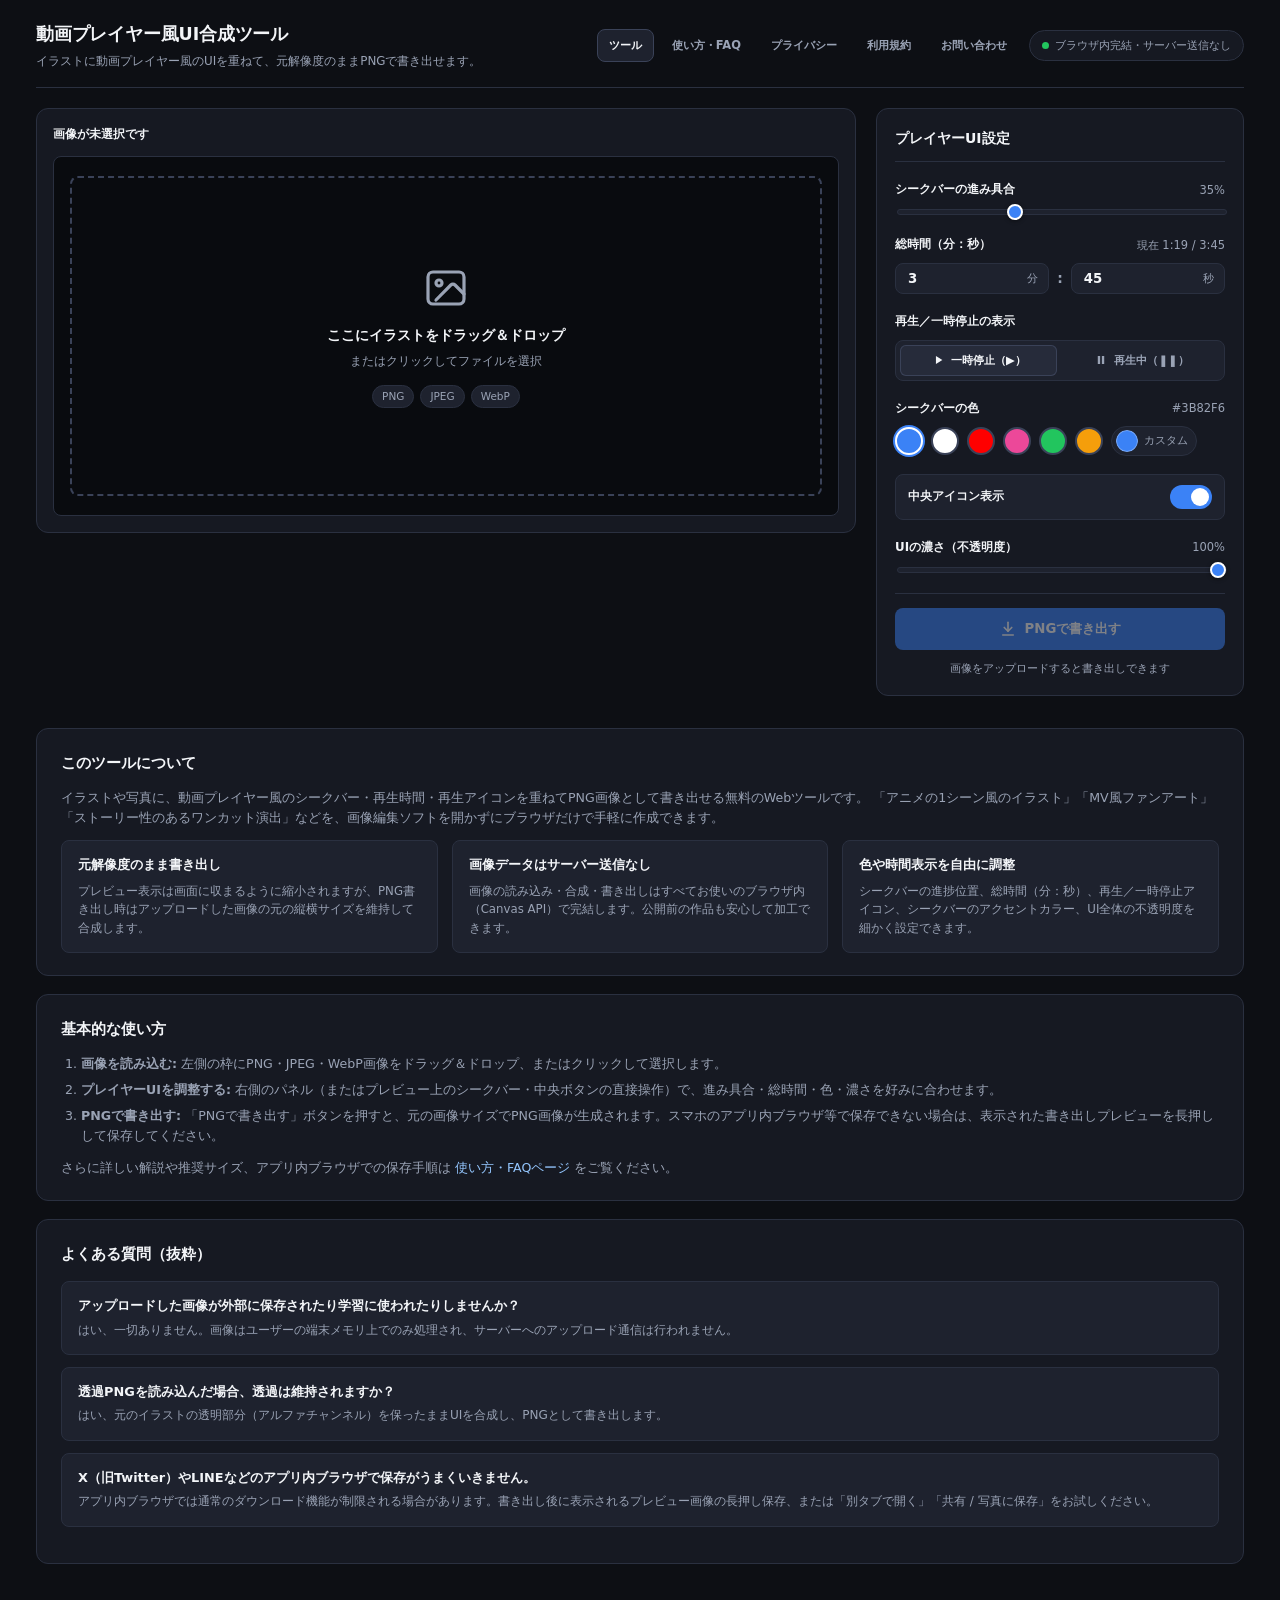
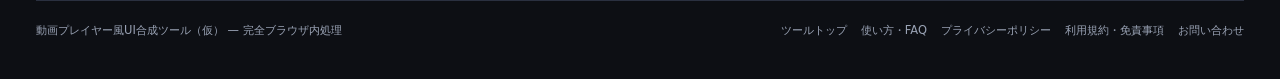
==== commit 3f2fac5c: "Refactor into modular multi-page app with color customization and mobile export fallback" ====
--- a/index.html
+++ b/index.html
@@ -4,1652 +4,316 @@
   <meta charset="UTF-8" />
   <meta name="viewport" content="width=device-width, initial-scale=1.0" />
   <title>動画プレイヤー風UI合成ツール | ブラウザ完結PNG書き出し</title>
-  <meta name="description" content="イラストにYouTube風の動画プレイヤーUIを重ねて、元画像解像度のままPNGで書き出せるブラウザ完結型Webツール。" />
-  <style>
-    *, *::before, *::after {
-      box-sizing: border-box;
-    }
-
-    [hidden] {
-      display: none !important;
-    }
-
-    :root {
-      color-scheme: dark;
-      --bg: #0d0f14;
-      --surface: #161922;
-      --surface-2: #1e222e;
-      --surface-hover: #262b3a;
-      --border: #2a3040;
-      --border-strong: #3a4258;
-      --text: #f3f5f8;
-      --text-muted: #9aa3b5;
-      --accent: #ef4444;
-      --accent-hover: #dc2626;
-      --accent-soft: rgba(239, 68, 68, 0.14);
-      --ok: #22c55e;
-      --radius: 12px;
-      --radius-sm: 8px;
-    }
-
-    html, body {
-      margin: 0;
-      padding: 0;
-      min-height: 100%;
-      background-color: var(--bg);
-      color: var(--text);
-      font-family: system-ui, -apple-system, BlinkMacSystemFont, "Segoe UI", Roboto, "Hiragino Kaku Gothic ProN", "Hiragino Sans", "Noto Sans JP", "Yu Gothic UI", Meiryo, sans-serif;
-      font-size: 14px;
-      line-height: 1.5;
-      -webkit-font-smoothing: antialiased;
-    }
-
-    .app-shell {
-      max-width: 1240px;
-      margin: 0 auto;
-      padding: 20px 16px 36px;
-    }
-
-    /* Header */
-    .app-header {
-      display: flex;
-      flex-wrap: wrap;
-      align-items: center;
-      justify-content: space-between;
-      gap: 12px;
-      margin-bottom: 20px;
-      padding-bottom: 16px;
-      border-bottom: 1px solid var(--border);
-    }
-
-    .title-group h1 {
-      margin: 0;
-      font-size: 1.25rem;
-      font-weight: 700;
-      letter-spacing: -0.01em;
-      color: var(--text);
-    }
-
-    .title-group p {
-      margin: 4px 0 0;
-      font-size: 0.85rem;
-      color: var(--text-muted);
-    }
-
-    .privacy-badge {
-      display: inline-flex;
-      align-items: center;
-      gap: 6px;
-      padding: 6px 12px;
-      border-radius: 999px;
-      background: var(--surface);
-      border: 1px solid var(--border);
-      font-size: 0.78rem;
-      color: var(--text-muted);
-      white-space: nowrap;
-    }
-
-    .privacy-dot {
-      width: 7px;
-      height: 7px;
-      border-radius: 50%;
-      background: var(--ok);
-      flex-shrink: 0;
-    }
-
-    /* Main Grid */
-    .workspace {
-      display: grid;
-      grid-template-columns: minmax(0, 1fr) 360px;
-      gap: 20px;
-      align-items: start;
-    }
-
-    @media (max-width: 920px) {
-      .workspace {
-        grid-template-columns: 1fr;
-      }
-    }
-
-    /* Preview Panel */
-    .preview-card {
-      background: var(--surface);
-      border: 1px solid var(--border);
-      border-radius: var(--radius);
-      padding: 16px;
-      display: flex;
-      flex-direction: column;
-      gap: 12px;
-    }
-
-    .preview-toolbar {
-      display: flex;
-      flex-wrap: wrap;
-      align-items: center;
-      justify-content: space-between;
-      gap: 10px;
-      min-height: 32px;
-    }
-
-    .file-meta {
-      display: flex;
-      align-items: center;
-      gap: 8px;
-      font-size: 0.82rem;
-      color: var(--text-muted);
-      min-width: 0;
-    }
-
-    .file-name {
-      color: var(--text);
-      font-weight: 600;
-      overflow: hidden;
-      text-overflow: ellipsis;
-      white-space: nowrap;
-      max-width: 240px;
-    }
-
-    .file-dim {
-      font-variant-numeric: tabular-nums;
-      padding: 2px 8px;
-      border-radius: 999px;
-      background: var(--surface-2);
-      border: 1px solid var(--border);
-      font-size: 0.76rem;
-      white-space: nowrap;
-    }
-
-    .toolbar-actions {
-      display: flex;
-      align-items: center;
-      gap: 8px;
-    }
-
-    .btn-secondary {
-      appearance: none;
-      border: 1px solid var(--border-strong);
-      background: var(--surface-2);
-      color: var(--text);
-      font-family: inherit;
-      font-size: 0.8rem;
-      font-weight: 600;
-      padding: 6px 12px;
-      border-radius: var(--radius-sm);
-      cursor: pointer;
-      transition: background 0.15s, border-color 0.15s;
-    }
-
-    .btn-secondary:hover {
-      background: var(--surface-hover);
-      border-color: #4b5572;
-    }
-
-    .btn-secondary:disabled {
-      opacity: 0.45;
-      cursor: not-allowed;
-    }
-
-    /* Dropzone & Stage */
-    .stage-container {
-      position: relative;
-      width: 100%;
-      min-height: 320px;
-      border-radius: var(--radius-sm);
-      background: #08090c;
-      border: 1px solid var(--border);
-      display: flex;
-      align-items: center;
-      justify-content: center;
-      overflow: hidden;
-      transition: border-color 0.15s, background-color 0.15s;
-    }
-
-    .stage-container.has-image {
-      min-height: 0;
-    }
-
-    .stage-container.is-dragover {
-      border-color: var(--accent);
-      background: #141016;
-    }
-
-    .stage-container.is-dragover::after {
-      content: "ここにドロップして画像を読み込む";
-      position: absolute;
-      inset: 8px;
-      border: 2px dashed var(--accent);
-      border-radius: var(--radius-sm);
-      background: rgba(13, 15, 20, 0.78);
-      color: var(--text);
-      font-weight: 700;
-      font-size: 1rem;
-      display: flex;
-      align-items: center;
-      justify-content: center;
-      z-index: 20;
-      pointer-events: none;
-    }
-
-    .dropzone-empty {
-      width: 100%;
-      min-height: 360px;
-      padding: 36px 20px;
-      display: flex;
-      flex-direction: column;
-      align-items: center;
-      justify-content: center;
-      text-align: center;
-      cursor: pointer;
-      border: 2px dashed var(--border-strong);
-      border-radius: var(--radius-sm);
-      margin: 12px;
-      transition: border-color 0.15s, background 0.15s;
-    }
-
-    .dropzone-empty:hover,
-    .dropzone-empty:focus-visible {
-      border-color: var(--accent);
-      background: rgba(255, 255, 255, 0.02);
-      outline: none;
-    }
-
-    .dropzone-icon {
-      width: 48px;
-      height: 48px;
-      color: var(--text-muted);
-      margin-bottom: 14px;
-    }
-
-    .dropzone-title {
-      font-size: 1rem;
-      font-weight: 700;
-      color: var(--text);
-      margin: 0 0 6px;
-    }
-
-    .dropzone-sub {
-      font-size: 0.84rem;
-      color: var(--text-muted);
-      margin: 0 0 14px;
-    }
-
-    .format-pills {
-      display: inline-flex;
-      gap: 6px;
-      flex-wrap: wrap;
-      justify-content: center;
-    }
-
-    .format-pill {
-      font-size: 0.74rem;
-      font-weight: 600;
-      padding: 3px 9px;
-      border-radius: 999px;
-      background: var(--surface-2);
-      border: 1px solid var(--border);
-      color: var(--text-muted);
-    }
-
-    /* Preview Canvas Frame */
-    .preview-frame {
-      position: relative;
-      display: inline-block;
-      line-height: 0;
-      max-width: 100%;
-      user-select: none;
-      -webkit-user-select: none;
-    }
-
-    .preview-frame[hidden] {
-      display: none;
-    }
-
-    #previewImg {
-      display: block;
-      max-width: 100%;
-      max-height: 68vh;
-      width: auto;
-      height: auto;
-      pointer-events: none;
-    }
-
-    /* YouTube-style Player Overlay (scales dynamically via JS inline styles) */
-    .player-overlay {
-      position: absolute;
-      inset: 0;
-      pointer-events: auto;
-      font-family: "Roboto", system-ui, -apple-system, "Segoe UI", "Noto Sans JP", sans-serif;
-      color: #ffffff;
-    }
-
-    .overlay-gradient {
-      position: absolute;
-      left: 0;
-      right: 0;
-      bottom: 0;
-      background: linear-gradient(
-        to bottom,
-        rgba(0, 0, 0, 0) 0%,
-        rgba(0, 0, 0, 0.38) 45%,
-        rgba(0, 0, 0, 0.82) 100%
-      );
-      pointer-events: none;
-    }
-
-    .overlay-center-btn {
-      position: absolute;
-      left: 50%;
-      top: 50%;
-      transform: translate(-50%, -50%);
-      border-radius: 50%;
-      background: rgba(0, 0, 0, 0.58);
-      border: none;
-      padding: 0;
-      margin: 0;
-      color: #ffffff;
-      display: flex;
-      align-items: center;
-      justify-content: center;
-      cursor: pointer;
-    }
-
-    .overlay-center-btn[hidden] {
-      display: none;
-    }
-
-    .overlay-bottom {
-      position: absolute;
-      left: 0;
-      right: 0;
-      bottom: 0;
-      display: flex;
-      flex-direction: column;
-    }
-
-    .overlay-seekbar {
-      position: relative;
-      width: 100%;
-      background: rgba(255, 255, 255, 0.3);
-      cursor: pointer;
-      touch-action: none;
-    }
-
-    .overlay-seekbar-hit {
-      position: absolute;
-      left: 0;
-      right: 0;
-      top: -10px;
-      bottom: -10px;
-    }
-
-    .overlay-seekbar-progress {
-      position: absolute;
-      left: 0;
-      top: 0;
-      bottom: 0;
-      background: #ff0000;
-      pointer-events: none;
-    }
-
-    .overlay-seekbar-thumb {
-      position: absolute;
-      top: 50%;
-      border-radius: 50%;
-      background: #ff0000;
-      transform: translate(-50%, -50%);
-      pointer-events: none;
-    }
-
-    .overlay-controls-row {
-      display: flex;
-      align-items: center;
-      justify-content: space-between;
-      width: 100%;
-    }
-
-    .overlay-left {
-      display: flex;
-      align-items: center;
-      min-width: 0;
-    }
-
-    .overlay-right {
-      display: flex;
-      align-items: center;
-    }
-
-    .overlay-icon-btn {
-      background: none;
-      border: none;
-      padding: 0;
-      margin: 0;
-      color: #ffffff;
-      display: inline-flex;
-      align-items: center;
-      justify-content: center;
-      cursor: pointer;
-      flex-shrink: 0;
-    }
-
-    .overlay-icon-static {
-      display: inline-flex;
-      align-items: center;
-      justify-content: center;
-      color: #ffffff;
-      flex-shrink: 0;
-    }
-
-    .overlay-time {
-      color: rgba(255, 255, 255, 0.96);
-      font-weight: 500;
-      font-variant-numeric: tabular-nums;
-      line-height: 1;
-      white-space: nowrap;
-      letter-spacing: 0.01em;
-    }
-
-    .preview-hint {
-      font-size: 0.78rem;
-      color: var(--text-muted);
-      margin: 0;
-    }
-
-    /* Controls Panel */
-    .controls-card {
-      background: var(--surface);
-      border: 1px solid var(--border);
-      border-radius: var(--radius);
-      padding: 18px;
-      display: flex;
-      flex-direction: column;
-      gap: 18px;
-    }
-
-    .controls-title {
-      margin: 0;
-      font-size: 0.98rem;
-      font-weight: 700;
-      padding-bottom: 10px;
-      border-bottom: 1px solid var(--border);
-    }
-
-    .control-group {
-      display: flex;
-      flex-direction: column;
-      gap: 8px;
-    }
-
-    .control-header {
-      display: flex;
-      align-items: center;
-      justify-content: space-between;
-      gap: 8px;
-    }
-
-    .control-label {
-      font-size: 0.86rem;
-      font-weight: 600;
-      color: var(--text);
-    }
-
-    .control-value {
-      font-size: 0.84rem;
-      font-weight: 600;
-      font-variant-numeric: tabular-nums;
-      color: var(--text-muted);
-    }
-
-    /* Range Slider */
-    input[type="range"] {
-      -webkit-appearance: none;
-      appearance: none;
-      width: 100%;
-      height: 6px;
-      border-radius: 999px;
-      background: var(--surface-2);
-      border: 1px solid var(--border);
-      outline: none;
-      cursor: pointer;
-    }
-
-    input[type="range"]::-webkit-slider-thumb {
-      -webkit-appearance: none;
-      appearance: none;
-      width: 18px;
-      height: 18px;
-      border-radius: 50%;
-      background: var(--accent);
-      border: 2px solid #ffffff;
-      cursor: pointer;
-      box-shadow: 0 1px 4px rgba(0, 0, 0, 0.45);
-      transition: transform 0.1s;
-    }
-
-    input[type="range"]::-webkit-slider-thumb:hover {
-      transform: scale(1.1);
-    }
-
-    input[type="range"]::-moz-range-thumb {
-      width: 18px;
-      height: 18px;
-      border-radius: 50%;
-      background: var(--accent);
-      border: 2px solid #ffffff;
-      cursor: pointer;
-      box-shadow: 0 1px 4px rgba(0, 0, 0, 0.45);
-    }
-
-    /* Time Inputs */
-    .time-inputs-row {
-      display: flex;
-      align-items: center;
-      gap: 8px;
-    }
-
-    .time-field {
-      flex: 1;
-      display: flex;
-      align-items: center;
-      background: var(--surface-2);
-      border: 1px solid var(--border);
-      border-radius: var(--radius-sm);
-      padding: 0 10px;
-      transition: border-color 0.15s;
-    }
-
-    .time-field:focus-within {
-      border-color: var(--accent);
-    }
-
-    .time-field input {
-      width: 100%;
-      background: transparent;
-      border: none;
-      color: var(--text);
-      font-family: inherit;
-      font-size: 0.95rem;
-      font-weight: 600;
-      font-variant-numeric: tabular-nums;
-      padding: 9px 4px 9px 0;
-      outline: none;
-      text-align: right;
-    }
-
-    .time-field span {
-      font-size: 0.8rem;
-      color: var(--text-muted);
-      flex-shrink: 0;
-      margin-left: 2px;
-    }
-
-    .time-colon {
-      font-weight: 700;
-      color: var(--text-muted);
-    }
-
-    /* Segmented Control */
-    .segmented {
-      display: grid;
-      grid-template-columns: 1fr 1fr;
-      gap: 6px;
-      background: var(--surface-2);
-      padding: 4px;
-      border-radius: var(--radius-sm);
-      border: 1px solid var(--border);
-    }
-
-    .seg-btn {
-      appearance: none;
-      border: none;
-      background: transparent;
-      color: var(--text-muted);
-      font-family: inherit;
-      font-size: 0.82rem;
-      font-weight: 600;
-      padding: 8px 10px;
-      border-radius: 6px;
-      cursor: pointer;
-      display: inline-flex;
-      align-items: center;
-      justify-content: center;
-      gap: 6px;
-      transition: background 0.15s, color 0.15s;
-    }
-
-    .seg-btn svg {
-      width: 15px;
-      height: 15px;
-      flex-shrink: 0;
-    }
-
-    .seg-btn.is-active {
-      background: var(--surface-hover);
-      color: var(--text);
-      box-shadow: inset 0 0 0 1px var(--border-strong);
-    }
-
-    /* Toggle Row */
-    .toggle-row {
-      display: flex;
-      align-items: center;
-      justify-content: space-between;
-      gap: 12px;
-      padding: 10px 12px;
-      background: var(--surface-2);
-      border: 1px solid var(--border);
-      border-radius: var(--radius-sm);
-      cursor: pointer;
-    }
-
-    .toggle-row span {
-      font-size: 0.86rem;
-      font-weight: 600;
-    }
-
-    .switch {
-      position: relative;
-      width: 44px;
-      height: 24px;
-      flex-shrink: 0;
-    }
-
-    .switch input {
-      opacity: 0;
-      width: 0;
-      height: 0;
-      position: absolute;
-    }
-
-    .switch-track {
-      position: absolute;
-      inset: 0;
-      border-radius: 999px;
-      background: #353c4f;
-      transition: background 0.18s;
-    }
-
-    .switch-track::after {
-      content: "";
-      position: absolute;
-      left: 3px;
-      top: 3px;
-      width: 18px;
-      height: 18px;
-      border-radius: 50%;
-      background: #ffffff;
-      transition: transform 0.18s;
-    }
-
-    .switch input:checked + .switch-track {
-      background: var(--accent);
-    }
-
-    .switch input:checked + .switch-track::after {
-      transform: translateX(20px);
-    }
-
-    .switch input:focus-visible + .switch-track {
-      box-shadow: 0 0 0 2px #ffffff;
-    }
-
-    /* Export Section */
-    .export-box {
-      padding-top: 14px;
-      border-top: 1px solid var(--border);
-      display: flex;
-      flex-direction: column;
-      gap: 10px;
-    }
-
-    .btn-primary {
-      appearance: none;
-      width: 100%;
-      border: none;
-      border-radius: var(--radius-sm);
-      background: var(--accent);
-      color: #ffffff;
-      font-family: inherit;
-      font-size: 0.96rem;
-      font-weight: 700;
-      padding: 13px 16px;
-      cursor: pointer;
-      display: inline-flex;
-      align-items: center;
-      justify-content: center;
-      gap: 8px;
-      transition: background 0.15s, transform 0.1s;
-    }
-
-    .btn-primary:hover:not(:disabled) {
-      background: var(--accent-hover);
-    }
-
-    .btn-primary:active:not(:disabled) {
-      transform: scale(0.99);
-    }
-
-    .btn-primary:disabled {
-      background: #2f3545;
-      color: #7d8699;
-      cursor: not-allowed;
-    }
-
-    .export-meta {
-      margin: 0;
-      font-size: 0.78rem;
-      color: var(--text-muted);
-      text-align: center;
-      font-variant-numeric: tabular-nums;
-    }
-
-    .status-msg {
-      margin: 0;
-      padding: 8px 10px;
-      border-radius: var(--radius-sm);
-      font-size: 0.8rem;
-      text-align: center;
-    }
-
-    .status-msg[hidden] {
-      display: none;
-    }
-
-    .status-msg.is-error {
-      background: rgba(239, 68, 68, 0.14);
-      border: 1px solid rgba(239, 68, 68, 0.4);
-      color: #fca5a5;
-    }
-
-    .status-msg.is-success {
-      background: rgba(34, 197, 94, 0.14);
-      border: 1px solid rgba(34, 197, 94, 0.4);
-      color: #86efac;
-    }
-
-    /* Mobile tweaks */
-    @media (max-width: 600px) {
-      .app-shell {
-        padding: 14px 12px 28px;
-      }
-      .preview-card, .controls-card {
-        padding: 14px;
-      }
-      .dropzone-empty {
-        min-height: 240px;
-        padding: 24px 14px;
-      }
-      .stage-container {
-        min-height: 240px;
-      }
-      #previewImg {
-        max-height: 55vh;
-      }
-    }
-  </style>
+  <meta name="description" content="イラストや写真に動画プレイヤー風のシークバー・再生UIを重ねて、元画像解像度のままPNGで書き出せるブラウザ完結型Webツール。画像はサーバーに送信されません。" />
+
+  <!-- OGP / SNS Share -->
+  <meta property="og:type" content="website" />
+  <meta property="og:title" content="動画プレイヤー風UI合成ツール | ブラウザ完結PNG書き出し" />
+  <meta property="og:description" content="イラストや写真に動画プレイヤー風のシークバー・再生UIを重ねて、元解像度のままPNGで書き出せる完全ローカル処理のWebツール。" />
+  <meta property="og:locale" content="ja_JP" />
+  <meta name="twitter:card" content="summary_large_image" />
+  <!-- TODO: サイト名・独自ドメイン・OGP画像確定後に設定
+  <meta property="og:site_name" content="（サイト名）" />
+  <meta property="og:url" content="https://example.com/" />
+  <meta property="og:image" content="https://example.com/assets/ogp.png" />
+  -->
+
+  <link rel="stylesheet" href="css/style.css" />
 </head>
 <body>
   <div class="app-shell">
     <header class="app-header">
       <div class="title-group">
-        <h1>動画プレイヤー風UI合成ツール</h1>
+        <h1><a href="./">動画プレイヤー風UI合成ツール</a></h1>
         <p>イラストに動画プレイヤー風のUIを重ねて、元解像度のままPNGで書き出せます。</p>
       </div>
-      <div class="privacy-badge" title="アップロードした画像はサーバーに送信されません">
-        <span class="privacy-dot" aria-hidden="true"></span>
-        ブラウザ内完結・サーバー送信なし
+      <div class="header-right">
+        <nav class="site-nav" aria-label="サイトナビゲーション">
+          <a class="nav-link" href="./" aria-current="page">ツール</a>
+          <a class="nav-link" href="guide.html">使い方・FAQ</a>
+          <a class="nav-link" href="privacy.html">プライバシー</a>
+          <a class="nav-link" href="terms.html">利用規約</a>
+          <a class="nav-link" href="contact.html">お問い合わせ</a>
+        </nav>
+        <div class="privacy-badge" title="アップロードした画像はサーバーに送信されません">
+          <span class="privacy-dot" aria-hidden="true"></span>
+          ブラウザ内完結・サーバー送信なし
+        </div>
       </div>
     </header>
 
-    <main class="workspace">
-      <!-- Preview / Upload Area -->
-      <section class="preview-card" aria-label="プレビュー領域">
-        <div class="preview-toolbar">
-          <div class="file-meta" id="fileMeta">
-            <span id="fileNameLabel">画像が未選択です</span>
-            <span class="file-dim" id="fileDimLabel" hidden>0 × 0 px</span>
-          </div>
-          <div class="toolbar-actions">
-            <button type="button" class="btn-secondary" id="changeImgBtn" hidden>画像を変更</button>
-            <button type="button" class="btn-secondary" id="clearImgBtn" hidden>クリア</button>
-          </div>
-        </div>
-
-        <input type="file" id="fileInput" accept="image/png,image/jpeg,image/webp,.png,.jpg,.jpeg,.webp" hidden />
-
-        <div class="stage-container" id="stageContainer">
-          <!-- Empty Upload Dropzone -->
-          <div class="dropzone-empty" id="dropzone" role="button" tabindex="0" aria-label="画像をアップロード">
-            <svg class="dropzone-icon" viewBox="0 0 24 24" fill="none" stroke="currentColor" stroke-width="1.6" stroke-linecap="round" stroke-linejoin="round" aria-hidden="true">
-              <rect x="3" y="4" width="18" height="16" rx="2.5"></rect>
-              <circle cx="8.5" cy="9.5" r="1.5"></circle>
-              <path d="M21 15l-4.5-4.5a1.5 1.5 0 0 0-2.1 0L7 18"></path>
-            </svg>
-            <p class="dropzone-title">ここにイラストをドラッグ＆ドロップ</p>
-            <p class="dropzone-sub">またはクリックしてファイルを選択</p>
-            <div class="format-pills">
-              <span class="format-pill">PNG</span>
-              <span class="format-pill">JPEG</span>
-              <span class="format-pill">WebP</span>
-            </div>
-          </div>
-
-          <!-- Active Preview with Overlay -->
-          <div class="preview-frame" id="previewFrame" hidden>
-            <img id="previewImg" alt="アップロードされたイラストのプレビュー" />
-
-            <div class="player-overlay" id="playerOverlay">
-              <div class="overlay-gradient" id="overlayGradient"></div>
-
-              <!-- Center Play/Pause Icon -->
-              <button type="button" class="overlay-center-btn" id="overlayCenterBtn" aria-label="再生・一時停止を切り替え">
-                <svg id="overlayCenterSvg" viewBox="0 0 24 24" aria-hidden="true"></svg>
-              </button>
-
-              <!-- Bottom Controls -->
-              <div class="overlay-bottom" id="overlayBottom">
-                <div class="overlay-seekbar" id="overlaySeekbar" role="slider" aria-label="再生位置" aria-valuemin="0" aria-valuemax="100" aria-valuenow="35">
-                  <div class="overlay-seekbar-hit"></div>
-                  <div class="overlay-seekbar-progress" id="overlaySeekProgress"></div>
-                  <div class="overlay-seekbar-thumb" id="overlaySeekThumb"></div>
-                </div>
-
-                <div class="overlay-controls-row" id="overlayControlsRow">
-                  <div class="overlay-left">
-                    <button type="button" class="overlay-icon-btn" id="overlayPlayBtn" aria-label="再生・一時停止を切り替え">
-                      <svg id="overlayPlaySvg" viewBox="0 0 24 24" aria-hidden="true"></svg>
-                    </button>
-
-                    <span class="overlay-icon-static" id="overlayVolumeWrap" aria-hidden="true">
-                      <svg id="overlayVolumeSvg" viewBox="0 0 24 24"></svg>
-                    </span>
-
-                    <span class="overlay-time" id="overlayTimeText">1:19 / 3:45</span>
+    <main>
+      <div class="workspace">
+        <!-- Preview / Upload Area -->
+        <section class="preview-card" aria-label="プレビュー領域">
+          <div class="preview-toolbar">
+            <div class="file-meta" id="fileMeta">
+              <span id="fileNameLabel">画像が未選択です</span>
+              <span class="file-dim" id="fileDimLabel" hidden>0 × 0 px</span>
+            </div>
+            <div class="toolbar-actions">
+              <button type="button" class="btn-secondary" id="changeImgBtn" hidden>画像を変更</button>
+              <button type="button" class="btn-secondary" id="clearImgBtn" hidden>クリア</button>
+            </div>
+          </div>
+
+          <input type="file" id="fileInput" accept="image/png,image/jpeg,image/webp,.png,.jpg,.jpeg,.webp" hidden />
+
+          <div class="stage-container" id="stageContainer">
+            <!-- Empty Upload Dropzone -->
+            <div class="dropzone-empty" id="dropzone" role="button" tabindex="0" aria-label="画像をアップロード">
+              <svg class="dropzone-icon" viewBox="0 0 24 24" fill="none" stroke="currentColor" stroke-width="1.6" stroke-linecap="round" stroke-linejoin="round" aria-hidden="true">
+                <rect x="3" y="4" width="18" height="16" rx="2.5"></rect>
+                <circle cx="8.5" cy="9.5" r="1.5"></circle>
+                <path d="M21 15l-4.5-4.5a1.5 1.5 0 0 0-2.1 0L7 18"></path>
+              </svg>
+              <p class="dropzone-title">ここにイラストをドラッグ＆ドロップ</p>
+              <p class="dropzone-sub">またはクリックしてファイルを選択</p>
+              <div class="format-pills">
+                <span class="format-pill">PNG</span>
+                <span class="format-pill">JPEG</span>
+                <span class="format-pill">WebP</span>
+              </div>
+            </div>
+
+            <!-- Active Preview with Overlay -->
+            <div class="preview-frame" id="previewFrame" hidden>
+              <img id="previewImg" alt="アップロードされたイラストのプレビュー" />
+
+              <div class="player-overlay" id="playerOverlay">
+                <div class="overlay-gradient" id="overlayGradient"></div>
+
+                <!-- Center Play/Pause Icon -->
+                <button type="button" class="overlay-center-btn" id="overlayCenterBtn" aria-label="再生・一時停止を切り替え">
+                  <svg id="overlayCenterSvg" viewBox="0 0 24 24" aria-hidden="true"></svg>
+                </button>
+
+                <!-- Bottom Controls -->
+                <div class="overlay-bottom" id="overlayBottom">
+                  <div class="overlay-seekbar" id="overlaySeekbar" role="slider" aria-label="再生位置" aria-valuemin="0" aria-valuemax="100" aria-valuenow="35">
+                    <div class="overlay-seekbar-hit"></div>
+                    <div class="overlay-seekbar-progress" id="overlaySeekProgress"></div>
+                    <div class="overlay-seekbar-thumb" id="overlaySeekThumb"></div>
                   </div>
 
-                  <div class="overlay-right">
-                    <span class="overlay-icon-static" id="overlayFullscreenWrap" aria-hidden="true">
-                      <svg id="overlayFullscreenSvg" viewBox="0 0 24 24"></svg>
-                    </span>
+                  <div class="overlay-controls-row" id="overlayControlsRow">
+                    <div class="overlay-left">
+                      <button type="button" class="overlay-icon-btn" id="overlayPlayBtn" aria-label="再生・一時停止を切り替え">
+                        <svg id="overlayPlaySvg" viewBox="0 0 24 24" aria-hidden="true"></svg>
+                      </button>
+
+                      <span class="overlay-icon-static" id="overlayVolumeWrap" aria-hidden="true">
+                        <svg id="overlayVolumeSvg" viewBox="0 0 24 24"></svg>
+                      </span>
+
+                      <span class="overlay-time" id="overlayTimeText">1:19 / 3:45</span>
+                    </div>
+
+                    <div class="overlay-right">
+                      <span class="overlay-icon-static" id="overlayFullscreenWrap" aria-hidden="true">
+                        <svg id="overlayFullscreenSvg" viewBox="0 0 24 24"></svg>
+                      </span>
+                    </div>
                   </div>
                 </div>
               </div>
             </div>
           </div>
-        </div>
-
-        <p class="preview-hint" id="previewHint" hidden>
-          プレビュー上のシークバーや再生アイコンを直接クリック・ドラッグしても調整できます。画像のドラッグ＆ドロップで差し替え可能です。
-        </p>
+
+          <p class="preview-hint" id="previewHint" hidden>
+            プレビュー上のシークバーや再生アイコンを直接クリック・ドラッグしても調整できます。画像のドラッグ＆ドロップで差し替え可能です。
+          </p>
+        </section>
+
+        <!-- Controls Panel -->
+        <aside class="controls-card" aria-label="調整パネル">
+          <h2 class="controls-title">プレイヤーUI設定</h2>
+
+          <!-- Seek Progress -->
+          <div class="control-group">
+            <div class="control-header">
+              <label class="control-label" for="progressSlider">シークバーの進み具合</label>
+              <span class="control-value" id="progressValue">35%</span>
+            </div>
+            <input type="range" id="progressSlider" min="0" max="100" step="0.5" value="35" />
+          </div>
+
+          <!-- Total Duration -->
+          <div class="control-group">
+            <div class="control-header">
+              <span class="control-label">総時間（分：秒）</span>
+              <span class="control-value" id="calculatedTimeValue">現在 1:19 / 3:45</span>
+            </div>
+            <div class="time-inputs-row">
+              <label class="time-field">
+                <input type="number" id="minutesInput" min="0" max="999" value="3" inputmode="numeric" aria-label="総時間の分" />
+                <span>分</span>
+              </label>
+              <span class="time-colon">:</span>
+              <label class="time-field">
+                <input type="number" id="secondsInput" min="0" max="59" value="45" inputmode="numeric" aria-label="総時間の秒" />
+                <span>秒</span>
+              </label>
+            </div>
+          </div>
+
+          <!-- Play / Pause State -->
+          <div class="control-group">
+            <span class="control-label">再生／一時停止の表示</span>
+            <div class="segmented" role="group" aria-label="再生・一時停止状態の切り替え">
+              <button type="button" class="seg-btn is-active" id="statePausedBtn" data-state="paused">
+                <svg viewBox="0 0 24 24" aria-hidden="true">
+                  <path d="M8.5 5v14l11-7z" fill="currentColor"></path>
+                </svg>
+                一時停止（▶）
+              </button>
+              <button type="button" class="seg-btn" id="statePlayingBtn" data-state="playing">
+                <svg viewBox="0 0 24 24" aria-hidden="true">
+                  <path d="M6.5 5h4v14h-4zm7 0h4v14h-4z" fill="currentColor"></path>
+                </svg>
+                再生中（❚❚）
+              </button>
+            </div>
+          </div>
+
+          <!-- Seekbar Accent Color -->
+          <div class="control-group">
+            <div class="control-header">
+              <span class="control-label">シークバーの色</span>
+              <span class="control-value" id="accentColorValue">#3B82F6</span>
+            </div>
+            <div class="color-palette" role="group" aria-label="シークバーの色を選択">
+              <button type="button" class="color-swatch is-active" data-color="#3b82f6" style="background:#3b82f6;" aria-label="ブルー"></button>
+              <button type="button" class="color-swatch" data-color="#ffffff" style="background:#ffffff;" aria-label="ホワイト"></button>
+              <button type="button" class="color-swatch" data-color="#ff0000" style="background:#ff0000;" aria-label="レッド"></button>
+              <button type="button" class="color-swatch" data-color="#ec4899" style="background:#ec4899;" aria-label="ピンク"></button>
+              <button type="button" class="color-swatch" data-color="#22c55e" style="background:#22c55e;" aria-label="グリーン"></button>
+              <button type="button" class="color-swatch" data-color="#f59e0b" style="background:#f59e0b;" aria-label="オレンジ"></button>
+              <label class="color-picker-wrap" title="カスタムカラーを選択">
+                <input type="color" id="accentColorPicker" value="#3b82f6" aria-label="カスタムカラー" />
+                <span>カスタム</span>
+              </label>
+            </div>
+          </div>
+
+          <!-- Center Icon Toggle -->
+          <label class="toggle-row" for="centerIconToggle">
+            <span>中央アイコン表示</span>
+            <span class="switch">
+              <input type="checkbox" id="centerIconToggle" checked />
+              <span class="switch-track"></span>
+            </span>
+          </label>
+
+          <!-- UI Opacity -->
+          <div class="control-group">
+            <div class="control-header">
+              <label class="control-label" for="opacitySlider">UIの濃さ（不透明度）</label>
+              <span class="control-value" id="opacityValue">100%</span>
+            </div>
+            <input type="range" id="opacitySlider" min="0" max="100" step="1" value="100" />
+          </div>
+
+          <!-- Export -->
+          <div class="export-box">
+            <button type="button" class="btn-primary" id="exportBtn" disabled>
+              <svg width="18" height="18" viewBox="0 0 24 24" fill="none" stroke="currentColor" stroke-width="2.2" stroke-linecap="round" stroke-linejoin="round" aria-hidden="true">
+                <path d="M12 3v12"></path>
+                <path d="M7 10l5 5 5-5"></path>
+                <path d="M5 20h14"></path>
+              </svg>
+              PNGで書き出す
+            </button>
+            <p class="export-meta" id="exportMeta">画像をアップロードすると書き出しできます</p>
+            <p class="status-msg" id="statusMsg" hidden></p>
+            <button type="button" class="btn-secondary" id="retryHalfBtn" hidden>50%サイズで再試行（高解像度向け）</button>
+
+            <!-- Fallback preview for mobile / in-app browsers (X, LINE, Instagram etc.) -->
+            <div class="export-result" id="exportResult" hidden>
+              <p class="export-result-note">
+                自動ダウンロードが始まらない場合（スマホのアプリ内ブラウザなど）は、下の画像を長押しして保存するか「共有／別タブ」をご利用ください。
+              </p>
+              <img class="export-result-img" id="exportResultImg" alt="書き出されたPNG画像" />
+              <div class="export-result-actions">
+                <button type="button" class="btn-secondary" id="exportShareBtn" hidden>共有 / 写真に保存</button>
+                <a class="btn-secondary" id="exportOpenLink" target="_blank" rel="noopener">別タブで開く</a>
+              </div>
+            </div>
+          </div>
+        </aside>
+      </div>
+
+      <!-- Ad-safe spacing zone (separated from interactive UI to avoid accidental clicks) -->
+      <div class="ad-zone" aria-label="広告枠"></div>
+
+      <!-- Editorial overview & quick FAQ -->
+      <section class="content-section" aria-label="ツールの特徴と使い方">
+        <article class="content-card">
+          <h2>このツールについて</h2>
+          <p>
+            イラストや写真に、動画プレイヤー風のシークバー・再生時間・再生アイコンを重ねてPNG画像として書き出せる無料のWebツールです。
+            「アニメの1シーン風のイラスト」「MV風ファンアート」「ストーリー性のあるワンカット演出」などを、画像編集ソフトを開かずにブラウザだけで手軽に作成できます。
+          </p>
+          <div class="feature-grid">
+            <div class="feature-item">
+              <h3>元解像度のまま書き出し</h3>
+              <p>プレビュー表示は画面に収まるように縮小されますが、PNG書き出し時はアップロードした画像の元の縦横サイズを維持して合成します。</p>
+            </div>
+            <div class="feature-item">
+              <h3>画像データはサーバー送信なし</h3>
+              <p>画像の読み込み・合成・書き出しはすべてお使いのブラウザ内（Canvas API）で完結します。公開前の作品も安心して加工できます。</p>
+            </div>
+            <div class="feature-item">
+              <h3>色や時間表示を自由に調整</h3>
+              <p>シークバーの進捗位置、総時間（分：秒）、再生／一時停止アイコン、シークバーのアクセントカラー、UI全体の不透明度を細かく設定できます。</p>
+            </div>
+          </div>
+        </article>
+
+        <article class="content-card">
+          <h2>基本的な使い方</h2>
+          <ol>
+            <li><strong>画像を読み込む:</strong> 左側の枠にPNG・JPEG・WebP画像をドラッグ＆ドロップ、またはクリックして選択します。</li>
+            <li><strong>プレイヤーUIを調整する:</strong> 右側のパネル（またはプレビュー上のシークバー・中央ボタンの直接操作）で、進み具合・総時間・色・濃さを好みに合わせます。</li>
+            <li><strong>PNGで書き出す:</strong> 「PNGで書き出す」ボタンを押すと、元の画像サイズでPNG画像が生成されます。スマホのアプリ内ブラウザ等で保存できない場合は、表示された書き出しプレビューを長押しして保存してください。</li>
+          </ol>
+          <p>さらに詳しい解説や推奨サイズ、アプリ内ブラウザでの保存手順は <a href="guide.html">使い方・FAQページ</a> をご覧ください。</p>
+        </article>
+
+        <article class="content-card">
+          <h2>よくある質問（抜粋）</h2>
+          <dl class="faq-list">
+            <div class="faq-item">
+              <dt>アップロードした画像が外部に保存されたり学習に使われたりしませんか？</dt>
+              <dd>はい、一切ありません。画像はユーザーの端末メモリ上でのみ処理され、サーバーへのアップロード通信は行われません。</dd>
+            </div>
+            <div class="faq-item">
+              <dt>透過PNGを読み込んだ場合、透過は維持されますか？</dt>
+              <dd>はい、元のイラストの透明部分（アルファチャンネル）を保ったままUIを合成し、PNGとして書き出します。</dd>
+            </div>
+            <div class="faq-item">
+              <dt>X（旧Twitter）やLINEなどのアプリ内ブラウザで保存がうまくいきません。</dt>
+              <dd>アプリ内ブラウザでは通常のダウンロード機能が制限される場合があります。書き出し後に表示されるプレビュー画像の長押し保存、または「別タブで開く」「共有 / 写真に保存」をお試しください。</dd>
+            </div>
+          </dl>
+        </article>
       </section>
-
-      <!-- Controls Panel -->
-      <aside class="controls-card" aria-label="調整パネル">
-        <h2 class="controls-title">プレイヤーUI設定</h2>
-
-        <!-- Seek Progress -->
-        <div class="control-group">
-          <div class="control-header">
-            <label class="control-label" for="progressSlider">シークバーの進み具合</label>
-            <span class="control-value" id="progressValue">35%</span>
-          </div>
-          <input type="range" id="progressSlider" min="0" max="100" step="0.5" value="35" />
-        </div>
-
-        <!-- Total Duration -->
-        <div class="control-group">
-          <div class="control-header">
-            <span class="control-label">総時間（分：秒）</span>
-            <span class="control-value" id="calculatedTimeValue">現在 1:19 / 3:45</span>
-          </div>
-          <div class="time-inputs-row">
-            <label class="time-field">
-              <input type="number" id="minutesInput" min="0" max="999" value="3" inputmode="numeric" aria-label="総時間の分" />
-              <span>分</span>
-            </label>
-            <span class="time-colon">:</span>
-            <label class="time-field">
-              <input type="number" id="secondsInput" min="0" max="59" value="45" inputmode="numeric" aria-label="総時間の秒" />
-              <span>秒</span>
-            </label>
-          </div>
-        </div>
-
-        <!-- Play / Pause State -->
-        <div class="control-group">
-          <span class="control-label">再生／一時停止の表示</span>
-          <div class="segmented" role="group" aria-label="再生・一時停止状態の切り替え">
-            <button type="button" class="seg-btn is-active" id="statePausedBtn" data-state="paused">
-              <svg viewBox="0 0 24 24" aria-hidden="true">
-                <path d="M8.5 5v14l11-7z" fill="currentColor"></path>
-              </svg>
-              一時停止（▶）
-            </button>
-            <button type="button" class="seg-btn" id="statePlayingBtn" data-state="playing">
-              <svg viewBox="0 0 24 24" aria-hidden="true">
-                <path d="M6.5 5h4v14h-4zm7 0h4v14h-4z" fill="currentColor"></path>
-              </svg>
-              再生中（❚❚）
-            </button>
-          </div>
-        </div>
-
-        <!-- Center Icon Toggle -->
-        <label class="toggle-row" for="centerIconToggle">
-          <span>中央アイコン表示</span>
-          <span class="switch">
-            <input type="checkbox" id="centerIconToggle" checked />
-            <span class="switch-track"></span>
-          </span>
-        </label>
-
-        <!-- UI Opacity -->
-        <div class="control-group">
-          <div class="control-header">
-            <label class="control-label" for="opacitySlider">UIの濃さ（不透明度）</label>
-            <span class="control-value" id="opacityValue">100%</span>
-          </div>
-          <input type="range" id="opacitySlider" min="0" max="100" step="1" value="100" />
-        </div>
-
-        <!-- Export -->
-        <div class="export-box">
-          <button type="button" class="btn-primary" id="exportBtn" disabled>
-            <svg width="18" height="18" viewBox="0 0 24 24" fill="none" stroke="currentColor" stroke-width="2.2" stroke-linecap="round" stroke-linejoin="round" aria-hidden="true">
-              <path d="M12 3v12"></path>
-              <path d="M7 10l5 5 5-5"></path>
-              <path d="M5 20h14"></path>
-            </svg>
-            PNGで書き出す
-          </button>
-          <p class="export-meta" id="exportMeta">画像をアップロードすると書き出しできます</p>
-          <p class="status-msg" id="statusMsg" hidden></p>
-        </div>
-      </aside>
     </main>
+
+    <footer class="app-footer">
+      <div>
+        <span>動画プレイヤー風UI合成ツール（仮） — 完全ブラウザ内処理</span>
+      </div>
+      <nav class="footer-links" aria-label="フッターリンク">
+        <a href="./">ツールトップ</a>
+        <a href="guide.html">使い方・FAQ</a>
+        <a href="privacy.html">プライバシーポリシー</a>
+        <a href="terms.html">利用規約・免責事項</a>
+        <a href="contact.html">お問い合わせ</a>
+      </nav>
+    </footer>
   </div>
 
-  <script>
-    (function () {
-      'use strict';
-
-      // Custom SVG paths in 24x24 viewBox (shared identically between DOM SVG and Canvas Path2D)
-      const ICONS = {
-        play: {
-          fills: ['M8.5 5v14l11-7z'],
-          strokes: []
-        },
-        pause: {
-          fills: ['M6.5 5h4v14h-4z', 'M13.5 5h4v14h-4z'],
-          strokes: []
-        },
-        volume: {
-          fills: ['M3.5 9.25v5.5h3.75L12 19.25V4.75L7.25 9.25H3.5z'],
-          strokes: [
-            { d: 'M15.2 8.8a4.5 4.5 0 0 1 0 6.4', width: 1.9, cap: 'round', join: 'round' },
-            { d: 'M17.8 6.2a8.2 8.2 0 0 1 0 11.6', width: 1.9, cap: 'round', join: 'round' }
-          ]
-        },
-        fullscreen: {
-          fills: [
-            'M4 9.5V4h5.5v2H6v3.5H4z',
-            'M14.5 4H20v5.5h-2V6h-3.5V4z',
-            'M18 14.5h2V20h-5.5v-2H18v-3.5z',
-            'M4 14.5h2V18h3.5v2H4v-5.5z'
-          ],
-          strokes: []
-        }
-      };
-
-      const ALLOWED_MIME = new Set(['image/png', 'image/jpeg', 'image/webp']);
-      const ALLOWED_EXT_RE = /\.(png|jpe?g|webp)$/i;
-
-      // App state
-      const state = {
-        image: null,
-        objectUrl: null,
-        fileName: '',
-        naturalWidth: 0,
-        naturalHeight: 0,
-        progress: 35,
-        minutes: 3,
-        seconds: 45,
-        isPlaying: false, // false => paused state (▶ icon), true => playing state (❚❚ icon)
-        showCenterIcon: true,
-        opacity: 100
-      };
-
-      // DOM elements
-      const fileInput = document.getElementById('fileInput');
-      const stageContainer = document.getElementById('stageContainer');
-      const dropzone = document.getElementById('dropzone');
-      const previewFrame = document.getElementById('previewFrame');
-      const previewImg = document.getElementById('previewImg');
-      const previewHint = document.getElementById('previewHint');
-
-      const fileNameLabel = document.getElementById('fileNameLabel');
-      const fileDimLabel = document.getElementById('fileDimLabel');
-      const changeImgBtn = document.getElementById('changeImgBtn');
-      const clearImgBtn = document.getElementById('clearImgBtn');
-
-      const playerOverlay = document.getElementById('playerOverlay');
-      const overlayGradient = document.getElementById('overlayGradient');
-      const overlayCenterBtn = document.getElementById('overlayCenterBtn');
-      const overlayCenterSvg = document.getElementById('overlayCenterSvg');
-      const overlayBottom = document.getElementById('overlayBottom');
-      const overlaySeekbar = document.getElementById('overlaySeekbar');
-      const overlaySeekProgress = document.getElementById('overlaySeekProgress');
-      const overlaySeekThumb = document.getElementById('overlaySeekThumb');
-      const overlayControlsRow = document.getElementById('overlayControlsRow');
-      const overlayPlayBtn = document.getElementById('overlayPlayBtn');
-      const overlayPlaySvg = document.getElementById('overlayPlaySvg');
-      const overlayVolumeWrap = document.getElementById('overlayVolumeWrap');
-      const overlayVolumeSvg = document.getElementById('overlayVolumeSvg');
-      const overlayTimeText = document.getElementById('overlayTimeText');
-      const overlayFullscreenWrap = document.getElementById('overlayFullscreenWrap');
-      const overlayFullscreenSvg = document.getElementById('overlayFullscreenSvg');
-
-      const progressSlider = document.getElementById('progressSlider');
-      const progressValue = document.getElementById('progressValue');
-      const minutesInput = document.getElementById('minutesInput');
-      const secondsInput = document.getElementById('secondsInput');
-      const calculatedTimeValue = document.getElementById('calculatedTimeValue');
-      const statePausedBtn = document.getElementById('statePausedBtn');
-      const statePlayingBtn = document.getElementById('statePlayingBtn');
-      const centerIconToggle = document.getElementById('centerIconToggle');
-      const opacitySlider = document.getElementById('opacitySlider');
-      const opacityValue = document.getElementById('opacityValue');
-
-      const exportBtn = document.getElementById('exportBtn');
-      const exportMeta = document.getElementById('exportMeta');
-      const statusMsg = document.getElementById('statusMsg');
-
-      // Render an ICONS entry into an <svg> element
-      function populateSvg(svgEl, iconDef) {
-        while (svgEl.firstChild) {
-          svgEl.removeChild(svgEl.firstChild);
-        }
-        const NS = 'http://www.w3.org/2000/svg';
-        for (const d of iconDef.fills) {
-          const p = document.createElementNS(NS, 'path');
-          p.setAttribute('d', d);
-          p.setAttribute('fill', 'currentColor');
-          svgEl.appendChild(p);
-        }
-        for (const s of iconDef.strokes) {
-          const p = document.createElementNS(NS, 'path');
-          p.setAttribute('d', s.d);
-          p.setAttribute('fill', 'none');
-          p.setAttribute('stroke', 'currentColor');
-          p.setAttribute('stroke-width', String(s.width));
-          p.setAttribute('stroke-linecap', s.cap);
-          p.setAttribute('stroke-linejoin', s.join);
-          svgEl.appendChild(p);
-        }
-      }
-
-      // Draw an ICONS entry onto a CanvasRenderingContext2D
-      function drawIconOnCanvas(ctx, iconDef, x, y, size) {
-        ctx.save();
-        ctx.translate(x, y);
-        const factor = size / 24;
-        ctx.scale(factor, factor);
-        ctx.fillStyle = '#ffffff';
-        ctx.strokeStyle = '#ffffff';
-
-        for (const d of iconDef.fills) {
-          ctx.fill(new Path2D(d));
-        }
-        for (const s of iconDef.strokes) {
-          ctx.lineWidth = s.width;
-          ctx.lineCap = s.cap;
-          ctx.lineJoin = s.join;
-          ctx.stroke(new Path2D(s.d));
-        }
-        ctx.restore();
-      }
-
-      // Proportional layout geometry in target image pixel space (W x H)
-      function computeLayout(W, H) {
-        const base = Math.min(W, H * 1.4);
-        const S = base / 1000;
-
-        const gradHeight = Math.min(H, 145 * S);
-        const padX = 22 * S;
-        const padBottom = 13 * S;
-        const trackH = Math.max(1.5, 4.5 * S);
-        const thumbR = 7 * S;
-        const seekGap = 12 * S;
-        const barH = 38 * S;
-        const iconSize = 26 * S;
-        const iconGap = 17 * S;
-        const timeGap = 16 * S;
-        const fontSize = 15 * S;
-        const centerSize = 76 * S;
-        const centerIconSize = 34 * S;
-
-        return {
-          gradHeight,
-          padX,
-          padBottom,
-          trackH,
-          thumbR,
-          seekGap,
-          barH,
-          iconSize,
-          iconGap,
-          timeGap,
-          fontSize,
-          centerSize,
-          centerIconSize
-        };
-      }
-
-      function formatTime(totalSec) {
-        const safe = Math.max(0, Math.round(totalSec));
-        const m = Math.floor(safe / 60);
-        const s = safe % 60;
-        return m + ':' + String(s).padStart(2, '0');
-      }
-
-      function getTimes() {
-        const totalSec = state.minutes * 60 + state.seconds;
-        const currentSec = Math.round(totalSec * (state.progress / 100));
-        return {
-          currentSec,
-          totalSec,
-          label: formatTime(currentSec) + ' / ' + formatTime(totalSec)
-        };
-      }
-
-      function showStatus(text, type) {
-        statusMsg.textContent = text;
-        statusMsg.className = 'status-msg ' + (type === 'error' ? 'is-error' : 'is-success');
-        statusMsg.hidden = false;
-      }
-
-      function clearStatus() {
-        statusMsg.hidden = true;
-        statusMsg.textContent = '';
-      }
-
-      // Sync UI controls and preview overlay
-      function renderAll() {
-        const times = getTimes();
-
-        // Controls readout
-        const pctStr = state.progress.toFixed(1).replace(/\.0$/, '') + '%';
-        progressValue.textContent = pctStr;
-        progressSlider.value = String(state.progress);
-
-        calculatedTimeValue.textContent = '現在 ' + times.label;
-
-        opacityValue.textContent = state.opacity + '%';
-        opacitySlider.value = String(state.opacity);
-
-        statePausedBtn.classList.toggle('is-active', !state.isPlaying);
-        statePlayingBtn.classList.toggle('is-active', state.isPlaying);
-        centerIconToggle.checked = state.showCenterIcon;
-
-        // Preview overlay values
-        const activeIcon = state.isPlaying ? ICONS.pause : ICONS.play;
-        populateSvg(overlayPlaySvg, activeIcon);
-        populateSvg(overlayCenterSvg, activeIcon);
-
-        overlayCenterBtn.hidden = !state.showCenterIcon;
-        overlayTimeText.textContent = times.label;
-
-        overlaySeekProgress.style.width = state.progress + '%';
-        overlaySeekThumb.style.left = state.progress + '%';
-        overlaySeekbar.setAttribute('aria-valuenow', String(state.progress));
-        playerOverlay.style.opacity = String(state.opacity / 100);
-
-        syncPreviewScale();
-      }
-
-      function syncPreviewScale() {
-        if (!state.image || previewFrame.hidden) return;
-        const dispW = previewImg.clientWidth;
-        if (!dispW || !state.naturalWidth) return;
-
-        const ratio = dispW / state.naturalWidth;
-        const L = computeLayout(state.naturalWidth, state.naturalHeight);
-
-        overlayGradient.style.height = (L.gradHeight * ratio) + 'px';
-
-        overlayBottom.style.paddingLeft = (L.padX * ratio) + 'px';
-        overlayBottom.style.paddingRight = (L.padX * ratio) + 'px';
-        overlayBottom.style.paddingBottom = (L.padBottom * ratio) + 'px';
-
-        overlaySeekbar.style.height = (L.trackH * ratio) + 'px';
-        overlaySeekbar.style.marginBottom = (L.seekGap * ratio) + 'px';
-
-        const thumbDia = L.thumbR * 2 * ratio;
-        overlaySeekThumb.style.width = thumbDia + 'px';
-        overlaySeekThumb.style.height = thumbDia + 'px';
-
-        overlayControlsRow.style.height = (L.barH * ratio) + 'px';
-
-        const iconPx = (L.iconSize * ratio) + 'px';
-        overlayPlayBtn.style.width = iconPx;
-        overlayPlayBtn.style.height = iconPx;
-        overlayPlayBtn.style.marginRight = (L.iconGap * ratio) + 'px';
-        overlayPlaySvg.style.width = iconPx;
-        overlayPlaySvg.style.height = iconPx;
-
-        overlayVolumeWrap.style.width = iconPx;
-        overlayVolumeWrap.style.height = iconPx;
-        overlayVolumeWrap.style.marginRight = (L.timeGap * ratio) + 'px';
-        overlayVolumeSvg.style.width = iconPx;
-        overlayVolumeSvg.style.height = iconPx;
-
-        overlayTimeText.style.fontSize = (L.fontSize * ratio) + 'px';
-
-        overlayFullscreenWrap.style.width = iconPx;
-        overlayFullscreenWrap.style.height = iconPx;
-        overlayFullscreenSvg.style.width = iconPx;
-        overlayFullscreenSvg.style.height = iconPx;
-
-        const centerPx = (L.centerSize * ratio) + 'px';
-        const centerIconPx = (L.centerIconSize * ratio) + 'px';
-        overlayCenterBtn.style.width = centerPx;
-        overlayCenterBtn.style.height = centerPx;
-        overlayCenterSvg.style.width = centerIconPx;
-        overlayCenterSvg.style.height = centerIconPx;
-      }
-
-      // Load image file completely client-side
-      function handleFile(file) {
-        if (!file) return;
-        clearStatus();
-
-        const isValidType = ALLOWED_MIME.has(file.type) || (!file.type && ALLOWED_EXT_RE.test(file.name));
-        if (!isValidType) {
-          showStatus('PNG・JPEG・WebP形式の画像ファイルを選択してください。', 'error');
-          return;
-        }
-
-        const nextUrl = URL.createObjectURL(file);
-        const img = new Image();
-
-        img.onload = function () {
-          if (state.objectUrl) {
-            URL.revokeObjectURL(state.objectUrl);
-          }
-          state.image = img;
-          state.objectUrl = nextUrl;
-          state.fileName = file.name || 'image';
-          state.naturalWidth = img.naturalWidth;
-          state.naturalHeight = img.naturalHeight;
-
-          previewImg.src = nextUrl;
-          stageContainer.classList.add('has-image');
-          dropzone.hidden = true;
-          previewFrame.hidden = false;
-          previewHint.hidden = false;
-          changeImgBtn.hidden = false;
-          clearImgBtn.hidden = false;
-
-          fileNameLabel.textContent = state.fileName;
-          fileDimLabel.textContent = state.naturalWidth + ' × ' + state.naturalHeight + ' px';
-          fileDimLabel.hidden = false;
-
-          exportBtn.disabled = false;
-          exportMeta.textContent = '出力サイズ: ' + state.naturalWidth + ' × ' + state.naturalHeight + ' px（PNG）';
-
-          requestAnimationFrame(renderAll);
-        };
-
-        img.onerror = function () {
-          URL.revokeObjectURL(nextUrl);
-          showStatus('画像の読み込みに失敗しました。別の画像でお試しください。', 'error');
-        };
-
-        img.src = nextUrl;
-      }
-
-      function clearImage() {
-        if (state.objectUrl) {
-          URL.revokeObjectURL(state.objectUrl);
-        }
-        state.image = null;
-        state.objectUrl = null;
-        state.fileName = '';
-        state.naturalWidth = 0;
-        state.naturalHeight = 0;
-
-        previewImg.removeAttribute('src');
-        stageContainer.classList.remove('has-image');
-        previewFrame.hidden = true;
-        previewHint.hidden = true;
-        dropzone.hidden = false;
-        changeImgBtn.hidden = true;
-        clearImgBtn.hidden = true;
-
-        fileNameLabel.textContent = '画像が未選択です';
-        fileDimLabel.hidden = true;
-        exportBtn.disabled = true;
-        exportMeta.textContent = '画像をアップロードすると書き出しできます';
-        fileInput.value = '';
-        clearStatus();
-      }
-
-      // Export PNG at exact natural resolution using Canvas
-      function exportPng() {
-        if (!state.image) return;
-        clearStatus();
-
-        const W = state.naturalWidth;
-        const H = state.naturalHeight;
-
-        const mainCanvas = document.createElement('canvas');
-        mainCanvas.width = W;
-        mainCanvas.height = H;
-        const mainCtx = mainCanvas.getContext('2d');
-        if (!mainCtx) {
-          showStatus('Canvasの初期化に失敗しました。', 'error');
-          return;
-        }
-
-        // Draw original illustration untouched
-        mainCtx.drawImage(state.image, 0, 0, W, H);
-
-        // Render UI into offscreen canvas at 100% alpha, then composite with uiOpacity
-        // so overlapping UI layers match CSS opacity compositing identically.
-        const uiAlpha = state.opacity / 100;
-        if (uiAlpha > 0) {
-          const uiCanvas = document.createElement('canvas');
-          uiCanvas.width = W;
-          uiCanvas.height = H;
-          const ctx = uiCanvas.getContext('2d');
-          if (!ctx) {
-            showStatus('UI合成用Canvasの初期化に失敗しました。', 'error');
-            return;
-          }
-
-          const L = computeLayout(W, H);
-          const times = getTimes();
-
-          // 1. Bottom gradient background
-          const gradTop = H - L.gradHeight;
-          const grad = ctx.createLinearGradient(0, gradTop, 0, H);
-          grad.addColorStop(0, 'rgba(0, 0, 0, 0)');
-          grad.addColorStop(0.45, 'rgba(0, 0, 0, 0.38)');
-          grad.addColorStop(1, 'rgba(0, 0, 0, 0.82)');
-          ctx.fillStyle = grad;
-          ctx.fillRect(0, gradTop, W, L.gradHeight);
-
-          // 2. Center Play/Pause Icon
-          if (state.showCenterIcon) {
-            const cx = W / 2;
-            const cy = H / 2;
-            ctx.save();
-            ctx.beginPath();
-            ctx.arc(cx, cy, L.centerSize / 2, 0, Math.PI * 2);
-            ctx.fillStyle = 'rgba(0, 0, 0, 0.58)';
-            ctx.fill();
-            ctx.restore();
-
-            const centerIcon = state.isPlaying ? ICONS.pause : ICONS.play;
-            drawIconOnCanvas(
-              ctx,
-              centerIcon,
-              cx - L.centerIconSize / 2,
-              cy - L.centerIconSize / 2,
-              L.centerIconSize
-            );
-          }
-
-          // 3. Seekbar
-          const trackX = L.padX;
-          const trackW = Math.max(0, W - L.padX * 2);
-          const seekBottom = H - L.padBottom - L.barH - L.seekGap;
-          const seekTop = seekBottom - L.trackH;
-          const seekCenterY = seekTop + L.trackH / 2;
-          const progressW = trackW * (state.progress / 100);
-
-          // Gray track
-          ctx.fillStyle = 'rgba(255, 255, 255, 0.3)';
-          ctx.fillRect(trackX, seekTop, trackW, L.trackH);
-
-          // Red progress
-          ctx.fillStyle = '#ff0000';
-          ctx.fillRect(trackX, seekTop, progressW, L.trackH);
-
-          // Red circular thumb
-          ctx.beginPath();
-          ctx.arc(trackX + progressW, seekCenterY, L.thumbR, 0, Math.PI * 2);
-          ctx.fillStyle = '#ff0000';
-          ctx.fill();
-
-          // 4. Bottom control row
-          const rowCenterY = H - L.padBottom - L.barH / 2;
-          const iconTopY = rowCenterY - L.iconSize / 2;
-          let curX = L.padX;
-
-          // Play / Pause icon
-          drawIconOnCanvas(ctx, state.isPlaying ? ICONS.pause : ICONS.play, curX, iconTopY, L.iconSize);
-          curX += L.iconSize + L.iconGap;
-
-          // Volume icon
-          drawIconOnCanvas(ctx, ICONS.volume, curX, iconTopY, L.iconSize);
-          curX += L.iconSize + L.timeGap;
-
-          // Time text
-          ctx.save();
-          ctx.fillStyle = 'rgba(255, 255, 255, 0.96)';
-          ctx.font = '500 ' + L.fontSize + 'px "Roboto", system-ui, -apple-system, "Segoe UI", "Noto Sans JP", sans-serif';
-          ctx.textAlign = 'left';
-          ctx.textBaseline = 'middle';
-          ctx.fillText(times.label, curX, rowCenterY);
-          ctx.restore();
-
-          // Fullscreen icon (bottom-right)
-          drawIconOnCanvas(ctx, ICONS.fullscreen, W - L.padX - L.iconSize, iconTopY, L.iconSize);
-
-          // Composite onto main image
-          mainCtx.save();
-          mainCtx.globalAlpha = uiAlpha;
-          mainCtx.drawImage(uiCanvas, 0, 0);
-          mainCtx.restore();
-        }
-
-        exportBtn.disabled = true;
-        try {
-          mainCanvas.toBlob(function (blob) {
-            exportBtn.disabled = false;
-            if (!blob) {
-              showStatus('PNGの生成に失敗しました。画像サイズが大きすぎる可能性があります。', 'error');
-              return;
-            }
-            const baseName = state.fileName.replace(/\.[^.]+$/, '') || 'illustration';
-            const downloadUrl = URL.createObjectURL(blob);
-            const a = document.createElement('a');
-            a.href = downloadUrl;
-            a.download = baseName + '_player.png';
-            document.body.appendChild(a);
-            a.click();
-            document.body.removeChild(a);
-            setTimeout(function () {
-              URL.revokeObjectURL(downloadUrl);
-            }, 2000);
-            showStatus('PNG画像を書き出しました（' + W + ' × ' + H + ' px）', 'success');
-          }, 'image/png');
-        } catch (err) {
-          exportBtn.disabled = false;
-          showStatus('PNG書き出し中にエラーが発生しました。', 'error');
-        }
-      }
-
-      // Initialize static SVG icons
-      populateSvg(overlayVolumeSvg, ICONS.volume);
-      populateSvg(overlayFullscreenSvg, ICONS.fullscreen);
-
-      // Event bindings: File Upload
-      dropzone.addEventListener('click', function () {
-        fileInput.click();
-      });
-
-      dropzone.addEventListener('keydown', function (e) {
-        if (e.key === 'Enter' || e.key === ' ') {
-          e.preventDefault();
-          fileInput.click();
-        }
-      });
-
-      changeImgBtn.addEventListener('click', function () {
-        fileInput.click();
-      });
-
-      clearImgBtn.addEventListener('click', clearImage);
-
-      fileInput.addEventListener('change', function (e) {
-        const file = e.target.files && e.target.files[0];
-        if (file) handleFile(file);
-      });
-
-      // Drag and drop on entire stage (supports initial upload and replacing image)
-      let dragDepth = 0;
-      stageContainer.addEventListener('dragenter', function (e) {
-        e.preventDefault();
-        dragDepth++;
-        stageContainer.classList.add('is-dragover');
-      });
-
-      stageContainer.addEventListener('dragover', function (e) {
-        e.preventDefault();
-        if (e.dataTransfer) {
-          e.dataTransfer.dropEffect = 'copy';
-        }
-      });
-
-      stageContainer.addEventListener('dragleave', function (e) {
-        e.preventDefault();
-        dragDepth = Math.max(0, dragDepth - 1);
-        if (dragDepth === 0) {
-          stageContainer.classList.remove('is-dragover');
-        }
-      });
-
-      stageContainer.addEventListener('drop', function (e) {
-        e.preventDefault();
-        dragDepth = 0;
-        stageContainer.classList.remove('is-dragover');
-        const file = e.dataTransfer && e.dataTransfer.files && e.dataTransfer.files[0];
-        if (file) handleFile(file);
-      });
-
-      // Controls bindings
-      progressSlider.addEventListener('input', function () {
-        state.progress = Math.min(100, Math.max(0, parseFloat(progressSlider.value) || 0));
-        renderAll();
-      });
-
-      function updateDurationFromInputs(clampStrict) {
-        let m = parseInt(minutesInput.value, 10);
-        let s = parseInt(secondsInput.value, 10);
-        if (Number.isNaN(m) || m < 0) m = 0;
-        if (m > 999) m = 999;
-        if (Number.isNaN(s) || s < 0) s = 0;
-        if (s > 59) s = 59;
-
-        state.minutes = m;
-        state.seconds = s;
-
-        if (clampStrict) {
-          minutesInput.value = String(m);
-          secondsInput.value = String(s);
-        }
-        renderAll();
-      }
-
-      minutesInput.addEventListener('input', function () {
-        updateDurationFromInputs(false);
-      });
-      minutesInput.addEventListener('blur', function () {
-        updateDurationFromInputs(true);
-      });
-      secondsInput.addEventListener('input', function () {
-        updateDurationFromInputs(false);
-      });
-      secondsInput.addEventListener('blur', function () {
-        updateDurationFromInputs(true);
-      });
-
-      statePausedBtn.addEventListener('click', function () {
-        state.isPlaying = false;
-        renderAll();
-      });
-
-      statePlayingBtn.addEventListener('click', function () {
-        state.isPlaying = true;
-        renderAll();
-      });
-
-      overlayPlayBtn.addEventListener('click', function () {
-        state.isPlaying = !state.isPlaying;
-        renderAll();
-      });
-
-      overlayCenterBtn.addEventListener('click', function () {
-        state.isPlaying = !state.isPlaying;
-        renderAll();
-      });
-
-      centerIconToggle.addEventListener('change', function () {
-        state.showCenterIcon = centerIconToggle.checked;
-        renderAll();
-      });
-
-      opacitySlider.addEventListener('input', function () {
-        state.opacity = Math.min(100, Math.max(0, parseInt(opacitySlider.value, 10) || 0));
-        renderAll();
-      });
-
-      // Interactive seekbar scrubbing on preview
-      function seekFromPointer(clientX) {
-        const rect = overlaySeekbar.getBoundingClientRect();
-        if (!rect.width) return;
-        const pct = ((clientX - rect.left) / rect.width) * 100;
-        const clamped = Math.min(100, Math.max(0, Math.round(pct * 2) / 2));
-        state.progress = clamped;
-        renderAll();
-      }
-
-      let isSeeking = false;
-      overlaySeekbar.addEventListener('pointerdown', function (e) {
-        isSeeking = true;
-        overlaySeekbar.setPointerCapture(e.pointerId);
-        seekFromPointer(e.clientX);
-      });
-      overlaySeekbar.addEventListener('pointermove', function (e) {
-        if (!isSeeking) return;
-        seekFromPointer(e.clientX);
-      });
-      overlaySeekbar.addEventListener('pointerup', function (e) {
-        if (!isSeeking) return;
-        isSeeking = false;
-        if (overlaySeekbar.hasPointerCapture(e.pointerId)) {
-          overlaySeekbar.releasePointerCapture(e.pointerId);
-        }
-      });
-      overlaySeekbar.addEventListener('pointercancel', function () {
-        isSeeking = false;
-      });
-
-      exportBtn.addEventListener('click', exportPng);
-
-      // Keep preview overlay scaled cleanly on window or image resize
-      if (typeof ResizeObserver !== 'undefined') {
-        const ro = new ResizeObserver(function () {
-          syncPreviewScale();
-        });
-        ro.observe(previewImg);
-      }
-      window.addEventListener('resize', syncPreviewScale);
-
-      // Initial render
-      renderAll();
-    })();
-  </script>
+  <script type="module" src="js/app.js"></script>
 </body>
 </html>
--- a/css/style.css
+++ b/css/style.css
@@ -0,0 +1,1080 @@
+*, *::before, *::after {
+  box-sizing: border-box;
+}
+
+[hidden] {
+  display: none !important;
+}
+
+:root {
+  color-scheme: dark;
+  --bg: #0d0f14;
+  --surface: #161922;
+  --surface-2: #1e222e;
+  --surface-hover: #262b3a;
+  --border: #2a3040;
+  --border-strong: #3a4258;
+  --text: #f3f5f8;
+  --text-muted: #9aa3b5;
+  --accent: #3b82f6;
+  --accent-hover: #2563eb;
+  --accent-soft: rgba(59, 130, 246, 0.16);
+  --ok: #22c55e;
+  --warn: #f59e0b;
+  --radius: 12px;
+  --radius-sm: 8px;
+}
+
+html, body {
+  margin: 0;
+  padding: 0;
+  min-height: 100%;
+  background-color: var(--bg);
+  color: var(--text);
+  font-family: system-ui, -apple-system, BlinkMacSystemFont, "Segoe UI", Roboto, "Hiragino Kaku Gothic ProN", "Hiragino Sans", "Noto Sans JP", "Yu Gothic UI", Meiryo, sans-serif;
+  font-size: 14px;
+  line-height: 1.6;
+  -webkit-font-smoothing: antialiased;
+}
+
+a {
+  color: #93c5fd;
+  text-decoration: none;
+}
+
+a:hover {
+  text-decoration: underline;
+}
+
+.app-shell {
+  max-width: 1240px;
+  margin: 0 auto;
+  padding: 20px 16px 40px;
+}
+
+/* Header & Navigation */
+.app-header {
+  display: flex;
+  flex-wrap: wrap;
+  align-items: center;
+  justify-content: space-between;
+  gap: 14px;
+  margin-bottom: 20px;
+  padding-bottom: 16px;
+  border-bottom: 1px solid var(--border);
+}
+
+.title-group h1 {
+  margin: 0;
+  font-size: 1.25rem;
+  font-weight: 700;
+  letter-spacing: -0.01em;
+  color: var(--text);
+}
+
+.title-group h1 a {
+  color: inherit;
+  text-decoration: none;
+}
+
+.title-group p {
+  margin: 4px 0 0;
+  font-size: 0.85rem;
+  color: var(--text-muted);
+}
+
+.header-right {
+  display: flex;
+  flex-wrap: wrap;
+  align-items: center;
+  gap: 10px;
+}
+
+.site-nav {
+  display: flex;
+  flex-wrap: wrap;
+  align-items: center;
+  gap: 6px;
+}
+
+.nav-link {
+  display: inline-flex;
+  align-items: center;
+  padding: 6px 11px;
+  border-radius: 8px;
+  font-size: 0.82rem;
+  font-weight: 600;
+  color: var(--text-muted);
+  border: 1px solid transparent;
+  transition: background-color 0.15s ease, color 0.15s ease, border-color 0.15s ease;
+}
+
+.nav-link:hover {
+  color: var(--text);
+  background: var(--surface);
+  text-decoration: none;
+}
+
+.nav-link[aria-current="page"] {
+  color: var(--text);
+  background: var(--surface-2);
+  border-color: var(--border-strong);
+}
+
+.privacy-badge {
+  display: inline-flex;
+  align-items: center;
+  gap: 6px;
+  padding: 6px 12px;
+  border-radius: 999px;
+  background: var(--surface);
+  border: 1px solid var(--border);
+  font-size: 0.78rem;
+  color: var(--text-muted);
+  white-space: nowrap;
+}
+
+.privacy-dot {
+  width: 7px;
+  height: 7px;
+  border-radius: 50%;
+  background: var(--ok);
+  flex-shrink: 0;
+}
+
+/* Main Grid */
+.workspace {
+  display: grid;
+  grid-template-columns: minmax(0, 1fr) 368px;
+  gap: 20px;
+  align-items: start;
+}
+
+@media (max-width: 920px) {
+  .workspace {
+    grid-template-columns: 1fr;
+  }
+}
+
+/* Preview Panel */
+.preview-card {
+  background: var(--surface);
+  border: 1px solid var(--border);
+  border-radius: var(--radius);
+  padding: 16px;
+  display: flex;
+  flex-direction: column;
+  gap: 12px;
+}
+
+.preview-toolbar {
+  display: flex;
+  flex-wrap: wrap;
+  align-items: center;
+  justify-content: space-between;
+  gap: 10px;
+}
+
+.file-meta {
+  display: flex;
+  align-items: center;
+  gap: 8px;
+  min-width: 0;
+  font-size: 0.85rem;
+  color: var(--text-muted);
+}
+
+.file-meta strong,
+#fileNameLabel {
+  color: var(--text);
+  font-weight: 600;
+  overflow: hidden;
+  text-overflow: ellipsis;
+  white-space: nowrap;
+  max-width: 280px;
+}
+
+.file-dim {
+  font-variant-numeric: tabular-nums;
+  font-size: 0.78rem;
+  padding: 2px 8px;
+  border-radius: 6px;
+  background: var(--surface-2);
+  border: 1px solid var(--border);
+  color: var(--text-muted);
+  white-space: nowrap;
+}
+
+.toolbar-actions {
+  display: flex;
+  align-items: center;
+  gap: 8px;
+}
+
+.btn-secondary {
+  appearance: none;
+  border: 1px solid var(--border-strong);
+  background: var(--surface-2);
+  color: var(--text);
+  font-family: inherit;
+  font-size: 0.8rem;
+  font-weight: 600;
+  padding: 6px 12px;
+  border-radius: var(--radius-sm);
+  cursor: pointer;
+  transition: background-color 0.15s ease, border-color 0.15s ease;
+  text-decoration: none;
+  display: inline-flex;
+  align-items: center;
+  justify-content: center;
+  gap: 6px;
+}
+
+.btn-secondary:hover {
+  background: var(--surface-hover);
+  border-color: #4b5572;
+  text-decoration: none;
+}
+
+.btn-secondary:disabled {
+  opacity: 0.45;
+  cursor: not-allowed;
+}
+
+/* Dropzone & Stage */
+.stage-container {
+  position: relative;
+  width: 100%;
+  min-height: 360px;
+  border-radius: var(--radius-sm);
+  background: #090b0f;
+  border: 1px solid var(--border);
+  display: flex;
+  align-items: center;
+  justify-content: center;
+  overflow: hidden;
+  padding: 16px;
+  transition: border-color 0.15s ease, background-color 0.15s ease;
+}
+
+.stage-container.is-dragover {
+  border-color: var(--accent);
+  background: #141724;
+}
+
+.stage-container.has-image {
+  padding: 12px;
+  min-height: 260px;
+}
+
+.dropzone-empty {
+  width: 100%;
+  min-height: 320px;
+  border: 2px dashed var(--border-strong);
+  border-radius: var(--radius-sm);
+  display: flex;
+  flex-direction: column;
+  align-items: center;
+  justify-content: center;
+  text-align: center;
+  padding: 32px 20px;
+  cursor: pointer;
+  transition: border-color 0.15s ease, background-color 0.15s ease;
+  outline: none;
+}
+
+.dropzone-empty:hover,
+.dropzone-empty:focus-visible,
+.stage-container.is-dragover .dropzone-empty {
+  border-color: var(--accent);
+  background: rgba(255, 255, 255, 0.03);
+}
+
+.dropzone-icon {
+  width: 48px;
+  height: 48px;
+  margin-bottom: 12px;
+  color: var(--text-muted);
+}
+
+.dropzone-title {
+  margin: 0;
+  font-size: 1rem;
+  font-weight: 600;
+  color: var(--text);
+}
+
+.dropzone-sub {
+  margin: 6px 0 14px;
+  font-size: 0.85rem;
+  color: var(--text-muted);
+}
+
+.format-pills {
+  display: flex;
+  flex-wrap: wrap;
+  justify-content: center;
+  gap: 6px;
+}
+
+.format-pill {
+  font-size: 0.75rem;
+  padding: 2px 9px;
+  border-radius: 999px;
+  background: var(--surface-2);
+  border: 1px solid var(--border);
+  color: var(--text-muted);
+}
+
+/* Preview Canvas Frame */
+.preview-frame {
+  position: relative;
+  display: inline-block;
+  max-width: 100%;
+  line-height: 0;
+  user-select: none;
+  -webkit-user-select: none;
+  border-radius: 4px;
+  overflow: hidden;
+  box-shadow: 0 10px 30px rgba(0, 0, 0, 0.55);
+}
+
+#previewImg {
+  display: block;
+  max-width: 100%;
+  max-height: 68vh;
+  width: auto;
+  height: auto;
+  pointer-events: none;
+}
+
+/* Player Overlay (scales dynamically via JS inline styles) */
+.player-overlay {
+  position: absolute;
+  inset: 0;
+  pointer-events: none;
+  overflow: hidden;
+}
+
+.overlay-gradient {
+  position: absolute;
+  left: 0;
+  right: 0;
+  bottom: 0;
+  background: linear-gradient(
+    to bottom,
+    rgba(0, 0, 0, 0) 0%,
+    rgba(0, 0, 0, 0.38) 45%,
+    rgba(0, 0, 0, 0.82) 100%
+  );
+  pointer-events: none;
+}
+
+.overlay-center-btn {
+  position: absolute;
+  left: 50%;
+  top: 50%;
+  transform: translate(-50%, -50%);
+  border: none;
+  border-radius: 50%;
+  background: rgba(0, 0, 0, 0.58);
+  color: #ffffff;
+  display: flex;
+  align-items: center;
+  justify-content: center;
+  padding: 0;
+  cursor: pointer;
+  pointer-events: auto;
+  transition: transform 0.12s ease, background-color 0.12s ease;
+}
+
+.overlay-center-btn:hover {
+  background: rgba(0, 0, 0, 0.74);
+  transform: translate(-50%, -50%) scale(1.04);
+}
+
+.overlay-center-btn svg {
+  display: block;
+}
+
+.overlay-bottom {
+  position: absolute;
+  left: 0;
+  right: 0;
+  bottom: 0;
+  display: flex;
+  flex-direction: column;
+  pointer-events: none;
+}
+
+.overlay-seekbar {
+  position: relative;
+  width: 100%;
+  background: rgba(255, 255, 255, 0.3);
+  cursor: pointer;
+  pointer-events: auto;
+  touch-action: none;
+}
+
+.overlay-seekbar-hit {
+  position: absolute;
+  left: 0;
+  right: 0;
+  top: -10px;
+  bottom: -10px;
+}
+
+.overlay-seekbar-progress {
+  position: absolute;
+  left: 0;
+  top: 0;
+  bottom: 0;
+  width: 35%;
+  background: #3b82f6;
+  pointer-events: none;
+}
+
+.overlay-seekbar-thumb {
+  position: absolute;
+  top: 50%;
+  left: 35%;
+  transform: translate(-50%, -50%);
+  border-radius: 50%;
+  background: #3b82f6;
+  pointer-events: none;
+}
+
+.overlay-controls-row {
+  display: flex;
+  align-items: center;
+  justify-content: space-between;
+  color: rgba(255, 255, 255, 0.96);
+  pointer-events: none;
+}
+
+.overlay-left {
+  display: flex;
+  align-items: center;
+  min-width: 0;
+}
+
+.overlay-right {
+  display: flex;
+  align-items: center;
+}
+
+.overlay-icon-btn {
+  appearance: none;
+  border: none;
+  background: transparent;
+  color: inherit;
+  padding: 0;
+  margin: 0;
+  display: inline-flex;
+  align-items: center;
+  justify-content: center;
+  cursor: pointer;
+  pointer-events: auto;
+  line-height: 1;
+}
+
+.overlay-icon-static {
+  display: inline-flex;
+  align-items: center;
+  justify-content: center;
+  line-height: 1;
+}
+
+.overlay-icon-btn svg,
+.overlay-icon-static svg {
+  display: block;
+}
+
+.overlay-time {
+  font-family: "Roboto", system-ui, -apple-system, "Segoe UI", "Noto Sans JP", sans-serif;
+  font-weight: 500;
+  line-height: 1;
+  white-space: nowrap;
+  font-variant-numeric: tabular-nums;
+  letter-spacing: 0.01em;
+}
+
+.preview-hint {
+  font-size: 0.78rem;
+  color: var(--text-muted);
+  margin: 0;
+}
+
+/* Controls Panel */
+.controls-card {
+  background: var(--surface);
+  border: 1px solid var(--border);
+  border-radius: var(--radius);
+  padding: 18px;
+  display: flex;
+  flex-direction: column;
+  gap: 18px;
+}
+
+.controls-title {
+  margin: 0;
+  font-size: 1rem;
+  font-weight: 700;
+  padding-bottom: 12px;
+  border-bottom: 1px solid var(--border);
+}
+
+.control-group {
+  display: flex;
+  flex-direction: column;
+  gap: 8px;
+}
+
+.control-header {
+  display: flex;
+  align-items: center;
+  justify-content: space-between;
+  gap: 8px;
+}
+
+.control-label {
+  font-size: 0.85rem;
+  font-weight: 600;
+  color: var(--text);
+}
+
+.control-value {
+  font-size: 0.82rem;
+  font-variant-numeric: tabular-nums;
+  color: var(--text-muted);
+}
+
+/* Range Slider */
+input[type="range"] {
+  -webkit-appearance: none;
+  appearance: none;
+  width: 100%;
+  height: 6px;
+  border-radius: 999px;
+  background: var(--surface-2);
+  border: 1px solid var(--border);
+  outline: none;
+  cursor: pointer;
+}
+
+input[type="range"]::-webkit-slider-thumb {
+  -webkit-appearance: none;
+  appearance: none;
+  width: 16px;
+  height: 16px;
+  border-radius: 50%;
+  background: var(--accent);
+  border: 2px solid #ffffff;
+  cursor: pointer;
+  box-shadow: 0 1px 4px rgba(0, 0, 0, 0.45);
+}
+
+input[type="range"]::-moz-range-thumb {
+  width: 16px;
+  height: 16px;
+  border-radius: 50%;
+  background: var(--accent);
+  border: 2px solid #ffffff;
+  cursor: pointer;
+  box-shadow: 0 1px 4px rgba(0, 0, 0, 0.45);
+}
+
+/* Time Inputs */
+.time-inputs-row {
+  display: flex;
+  align-items: center;
+  gap: 8px;
+}
+
+.time-field {
+  flex: 1;
+  display: flex;
+  align-items: center;
+  gap: 6px;
+  background: var(--surface-2);
+  border: 1px solid var(--border);
+  border-radius: var(--radius-sm);
+  padding: 6px 10px;
+}
+
+.time-field:focus-within {
+  border-color: var(--border-strong);
+}
+
+.time-field input {
+  width: 100%;
+  min-width: 0;
+  border: none;
+  background: transparent;
+  color: var(--text);
+  font-family: inherit;
+  font-size: 0.95rem;
+  font-weight: 600;
+  font-variant-numeric: tabular-nums;
+  outline: none;
+}
+
+.time-field span {
+  font-size: 0.8rem;
+  color: var(--text-muted);
+  flex-shrink: 0;
+}
+
+.time-colon {
+  font-weight: 700;
+  color: var(--text-muted);
+}
+
+/* Segmented Control */
+.segmented {
+  display: grid;
+  grid-template-columns: 1fr 1fr;
+  gap: 6px;
+  background: var(--surface-2);
+  padding: 4px;
+  border-radius: var(--radius-sm);
+  border: 1px solid var(--border);
+}
+
+.seg-btn {
+  appearance: none;
+  border: none;
+  background: transparent;
+  color: var(--text-muted);
+  font-family: inherit;
+  font-size: 0.82rem;
+  font-weight: 600;
+  padding: 8px 10px;
+  border-radius: 6px;
+  cursor: pointer;
+  display: inline-flex;
+  align-items: center;
+  justify-content: center;
+  gap: 6px;
+  transition: background-color 0.15s ease, color 0.15s ease;
+}
+
+.seg-btn svg {
+  width: 14px;
+  height: 14px;
+  flex-shrink: 0;
+}
+
+.seg-btn.is-active {
+  background: var(--surface-hover);
+  color: var(--text);
+  box-shadow: inset 0 0 0 1px var(--border-strong);
+}
+
+/* Color Swatches */
+.color-palette {
+  display: flex;
+  flex-wrap: wrap;
+  align-items: center;
+  gap: 8px;
+}
+
+.color-swatch {
+  appearance: none;
+  width: 28px;
+  height: 28px;
+  border-radius: 50%;
+  border: 2px solid var(--border-strong);
+  padding: 0;
+  cursor: pointer;
+  position: relative;
+  transition: transform 0.12s ease, box-shadow 0.12s ease;
+}
+
+.color-swatch:hover {
+  transform: scale(1.08);
+}
+
+.color-swatch.is-active {
+  border-color: #ffffff;
+  box-shadow: 0 0 0 2px var(--accent);
+}
+
+.color-picker-wrap {
+  display: inline-flex;
+  align-items: center;
+  gap: 6px;
+  padding: 3px 8px 3px 4px;
+  border-radius: 999px;
+  background: var(--surface-2);
+  border: 1px solid var(--border);
+  font-size: 0.78rem;
+  color: var(--text-muted);
+  cursor: pointer;
+}
+
+.color-picker-wrap input[type="color"] {
+  -webkit-appearance: none;
+  appearance: none;
+  width: 22px;
+  height: 22px;
+  border: none;
+  border-radius: 50%;
+  padding: 0;
+  background: transparent;
+  cursor: pointer;
+}
+
+.color-picker-wrap input[type="color"]::-webkit-color-swatch-wrapper {
+  padding: 0;
+}
+
+.color-picker-wrap input[type="color"]::-webkit-color-swatch {
+  border: 1px solid rgba(255, 255, 255, 0.3);
+  border-radius: 50%;
+}
+
+/* Toggle Row */
+.toggle-row {
+  display: flex;
+  align-items: center;
+  justify-content: space-between;
+  gap: 12px;
+  padding: 10px 12px;
+  background: var(--surface-2);
+  border: 1px solid var(--border);
+  border-radius: var(--radius-sm);
+  cursor: pointer;
+}
+
+.toggle-row span {
+  font-size: 0.85rem;
+  font-weight: 600;
+}
+
+.switch {
+  position: relative;
+  width: 42px;
+  height: 24px;
+  flex-shrink: 0;
+}
+
+.switch input {
+  opacity: 0;
+  width: 0;
+  height: 0;
+  position: absolute;
+}
+
+.switch-track {
+  position: absolute;
+  inset: 0;
+  border-radius: 999px;
+  background: #333b4f;
+  transition: background-color 0.18s ease;
+}
+
+.switch-track::after {
+  content: "";
+  position: absolute;
+  top: 3px;
+  left: 3px;
+  width: 18px;
+  height: 18px;
+  border-radius: 50%;
+  background: #ffffff;
+  transition: transform 0.18s ease;
+}
+
+.switch input:checked + .switch-track {
+  background: var(--accent);
+}
+
+.switch input:checked + .switch-track::after {
+  transform: translateX(18px);
+}
+
+.switch input:focus-visible + .switch-track {
+  box-shadow: 0 0 0 2px #ffffff;
+}
+
+/* Export Section */
+.export-box {
+  padding-top: 14px;
+  border-top: 1px solid var(--border);
+  display: flex;
+  flex-direction: column;
+  gap: 10px;
+}
+
+.btn-primary {
+  appearance: none;
+  border: none;
+  width: 100%;
+  padding: 12px 16px;
+  border-radius: var(--radius-sm);
+  background: var(--accent);
+  color: #ffffff;
+  font-family: inherit;
+  font-size: 0.95rem;
+  font-weight: 700;
+  cursor: pointer;
+  display: inline-flex;
+  align-items: center;
+  justify-content: center;
+  gap: 8px;
+  transition: background-color 0.15s ease, opacity 0.15s ease;
+}
+
+.btn-primary:hover:not(:disabled) {
+  background: var(--accent-hover);
+}
+
+.btn-primary:disabled {
+  opacity: 0.45;
+  cursor: not-allowed;
+}
+
+.export-meta {
+  font-size: 0.78rem;
+  color: var(--text-muted);
+  margin: 0;
+  text-align: center;
+}
+
+.status-msg {
+  font-size: 0.8rem;
+  margin: 0;
+  padding: 8px 10px;
+  border-radius: 6px;
+  text-align: center;
+}
+
+.status-msg.is-error {
+  background: rgba(239, 68, 68, 0.14);
+  border: 1px solid rgba(239, 68, 68, 0.4);
+  color: #fca5a5;
+}
+
+.status-msg.is-success {
+  background: rgba(34, 197, 94, 0.14);
+  border: 1px solid rgba(34, 197, 94, 0.4);
+  color: #86efac;
+}
+
+/* Exported Result Card (In-App Browser / iOS Fallback) */
+.export-result {
+  background: var(--surface-2);
+  border: 1px solid var(--border-strong);
+  border-radius: var(--radius-sm);
+  padding: 12px;
+  display: flex;
+  flex-direction: column;
+  gap: 10px;
+}
+
+.export-result-note {
+  margin: 0;
+  font-size: 0.78rem;
+  color: var(--text-muted);
+  line-height: 1.45;
+}
+
+.export-result-img {
+  display: block;
+  width: 100%;
+  max-height: 240px;
+  object-fit: contain;
+  border-radius: 6px;
+  background: #090b0f;
+  border: 1px solid var(--border);
+}
+
+.export-result-actions {
+  display: flex;
+  flex-wrap: wrap;
+  gap: 8px;
+}
+
+.export-result-actions > * {
+  flex: 1;
+  min-width: 120px;
+}
+
+/* Ad-safe Zone (separated from interactive controls to avoid accidental taps) */
+.ad-zone {
+  margin: 28px 0;
+}
+
+.ad-zone:empty {
+  display: none;
+}
+
+/* Editorial Content Sections (Below Tool & Subpages) */
+.content-section {
+  margin-top: 32px;
+  display: grid;
+  gap: 18px;
+}
+
+.content-card {
+  background: var(--surface);
+  border: 1px solid var(--border);
+  border-radius: var(--radius);
+  padding: 22px 24px;
+}
+
+.content-card h2 {
+  margin: 0 0 12px;
+  font-size: 1.1rem;
+  font-weight: 700;
+  color: var(--text);
+}
+
+.content-card h3 {
+  margin: 18px 0 8px;
+  font-size: 0.96rem;
+  font-weight: 700;
+  color: var(--text);
+}
+
+.content-card p {
+  margin: 0 0 12px;
+  color: var(--text-muted);
+  font-size: 0.9rem;
+}
+
+.content-card p:last-child {
+  margin-bottom: 0;
+}
+
+.content-card ul,
+.content-card ol {
+  margin: 0 0 12px;
+  padding-left: 20px;
+  color: var(--text-muted);
+  font-size: 0.9rem;
+}
+
+.content-card li {
+  margin-bottom: 6px;
+}
+
+.feature-grid {
+  display: grid;
+  grid-template-columns: repeat(3, minmax(0, 1fr));
+  gap: 14px;
+  margin-top: 12px;
+}
+
+@media (max-width: 820px) {
+  .feature-grid {
+    grid-template-columns: 1fr;
+  }
+}
+
+.feature-item {
+  background: var(--surface-2);
+  border: 1px solid var(--border);
+  border-radius: var(--radius-sm);
+  padding: 14px 16px;
+}
+
+.feature-item h3 {
+  margin: 0 0 6px;
+  font-size: 0.92rem;
+}
+
+.feature-item p {
+  margin: 0;
+  font-size: 0.84rem;
+}
+
+.faq-list {
+  display: grid;
+  gap: 12px;
+}
+
+.faq-item {
+  background: var(--surface-2);
+  border: 1px solid var(--border);
+  border-radius: var(--radius-sm);
+  padding: 14px 16px;
+}
+
+.faq-item dt {
+  font-weight: 700;
+  font-size: 0.92rem;
+  color: var(--text);
+  margin-bottom: 4px;
+}
+
+.faq-item dd {
+  margin: 0;
+  font-size: 0.86rem;
+  color: var(--text-muted);
+}
+
+.article-container {
+  max-width: 860px;
+  margin: 0 auto;
+  display: grid;
+  gap: 18px;
+}
+
+.notice-box {
+  background: rgba(245, 158, 11, 0.1);
+  border: 1px solid rgba(245, 158, 11, 0.35);
+  border-radius: var(--radius-sm);
+  padding: 12px 14px;
+  font-size: 0.84rem;
+  color: #fde68a;
+}
+
+/* Footer */
+.app-footer {
+  margin-top: 36px;
+  padding-top: 20px;
+  border-top: 1px solid var(--border);
+  display: flex;
+  flex-wrap: wrap;
+  align-items: center;
+  justify-content: space-between;
+  gap: 12px;
+  font-size: 0.82rem;
+  color: var(--text-muted);
+}
+
+.footer-links {
+  display: flex;
+  flex-wrap: wrap;
+  gap: 14px;
+}
+
+.footer-links a {
+  color: var(--text-muted);
+}
+
+.footer-links a:hover {
+  color: var(--text);
+}
+
+/* Mobile tweaks */
+@media (max-width: 600px) {
+  .app-shell {
+    padding: 14px 12px 28px;
+  }
+  .preview-card, .controls-card, .content-card {
+    padding: 14px;
+  }
+  .dropzone-empty {
+    min-height: 240px;
+    padding: 24px 14px;
+  }
+  .stage-container {
+    min-height: 240px;
+  }
+  #previewImg {
+    max-height: 55vh;
+  }
+}
